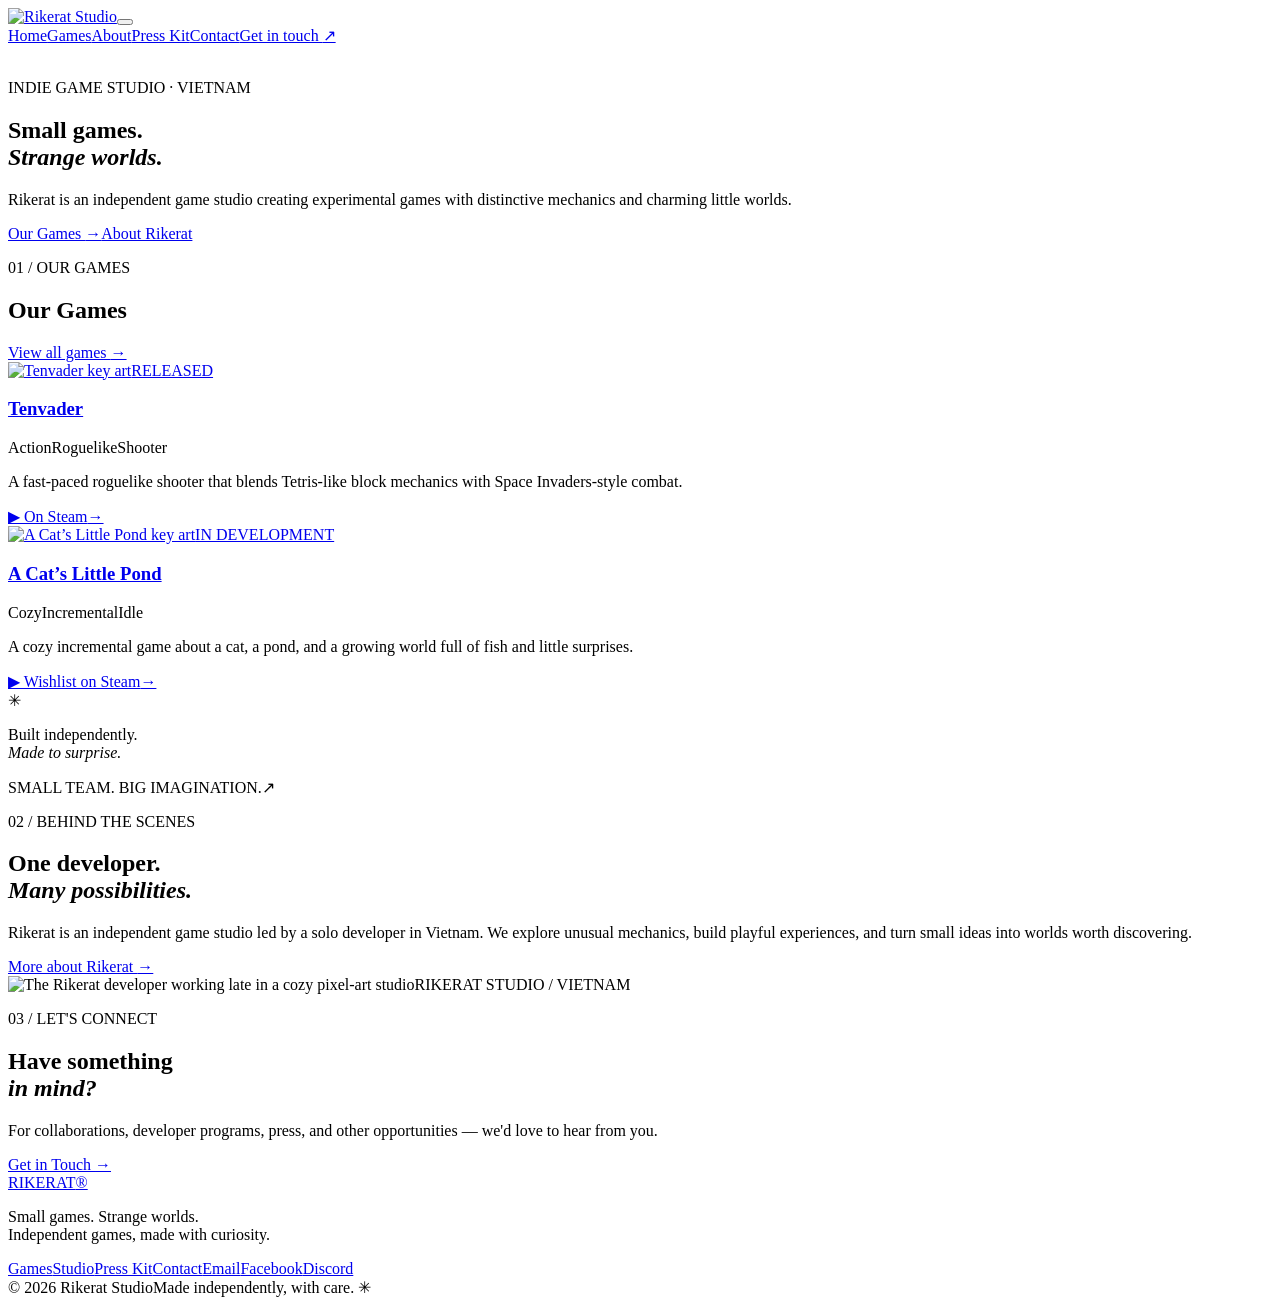
==== index.html @ bc4a54e4 "Add files via upload" ====
<!doctype html><html lang="en"><head><meta charset="utf-8"><meta name="viewport" content="width=device-width, initial-scale=1"><meta name="theme-color" content="#0b131c"><meta name="description" content="Rikerat is a solo-led indie game studio in Vietnam creating playful and unexpected worlds."><meta property="og:title" content="Independent Game Studio"><meta property="og:description" content="Rikerat is a solo-led indie game studio in Vietnam creating playful and unexpected worlds."><meta property="og:type" content="website"><link rel="icon" type="image/png" href="assets/favicon.png"><link rel="stylesheet" href="assets/style.css"><title>Independent Game Studio | Rikerat Studio</title></head><body><div class="site-shell"><header class="site-header"><a class="brand" href="index.html" aria-label="Rikerat Studio home"><img src="assets/rikerat-logo.png" alt="Rikerat Studio"></a><button class="menu-toggle" type="button" aria-label="Toggle navigation" aria-expanded="false"><span></span><span></span><span></span></button><nav class="nav" aria-label="Main navigation"><a class="nav-link active" href="index.html">Home</a><a class="nav-link " href="games/index.html">Games</a><a class="nav-link " href="about.html">About</a><a class="nav-link " href="press.html">Press Kit</a><a class="nav-link " href="contact.html">Contact</a><a class="nav-cta" href="contact.html">Get in touch <span aria-hidden="true">↗</span></a></nav></header><main><section class="hero"><div class="hero-media" aria-hidden="true"><img src="assets/img/hero-pond.webp" alt=""></div><div class="hero-copy"><p class="eyebrow"><span class="status-dot"></span>INDIE GAME STUDIO · VIETNAM</p><h1>Small games.<br><em>Strange worlds.</em></h1><p class="hero-desc">Rikerat is an independent game studio creating experimental games with distinctive mechanics and charming little worlds.</p><div class="hero-actions"><a class="btn primary" href="games/index.html">Our Games <span aria-hidden="true">→</span></a><a class="btn ghost" href="about.html">About Rikerat</a></div></div></section><section class="section games-section panel" id="games"><div class="section-header"><div><p class="eyebrow">01 / OUR GAMES</p><h2>Our Games</h2></div><a class="section-link" href="games/index.html">View all games <span aria-hidden="true">→</span></a></div><div class="games-grid"><article class="game-card"><a class="game-visual" href="games/tenvader.html" aria-label="Explore Tenvader"><img src="assets/img/tenvader-keyart.webp" alt="Tenvader key art" loading="lazy"><span class="visual-tag">RELEASED</span></a><div class="game-info"><h3><a href="games/tenvader.html">Tenvader</a></h3><div class="tags"><span class="tag">Action</span><span class="tag">Roguelike</span><span class="tag">Shooter</span></div><p>A fast-paced roguelike shooter that blends Tetris-like block mechanics with Space Invaders-style combat.</p><div class="card-foot"><a class="text-link" href="games/tenvader.html"><span class="dot" aria-hidden="true">▶</span> On Steam</a><a class="arrow-link" href="games/tenvader.html" aria-label="Explore Tenvader">→</a></div></div></article><article class="game-card"><a class="game-visual" href="games/a-cats-little-pond.html" aria-label="Explore A Cat’s Little Pond"><img src="assets/img/cat-pond.webp" alt="A Cat’s Little Pond key art" loading="lazy"><span class="visual-tag">IN DEVELOPMENT</span></a><div class="game-info"><h3><a href="games/a-cats-little-pond.html">A Cat’s Little Pond</a></h3><div class="tags"><span class="tag">Cozy</span><span class="tag">Incremental</span><span class="tag">Idle</span></div><p>A cozy incremental game about a cat, a pond, and a growing world full of fish and little surprises.</p><div class="card-foot"><a class="text-link" href="games/a-cats-little-pond.html"><span class="dot" aria-hidden="true">▶</span> Wishlist on Steam</a><a class="arrow-link" href="games/a-cats-little-pond.html" aria-label="Explore A Cat’s Little Pond">→</a></div></div></article></div></section><section class="statement"><span class="asterisk">✳</span><p>Built independently.<br><em>Made to surprise.</em></p><div class="statement-foot"><span>SMALL TEAM. BIG IMAGINATION.</span><span>↗</span></div></section><section class="about-teaser"><div class="about-teaser-copy"><p class="eyebrow">02 / BEHIND THE SCENES</p><h2>One developer.<br><em>Many possibilities.</em></h2><p>Rikerat is an independent game studio led by a solo developer in Vietnam. We explore unusual mechanics, build playful experiences, and turn small ideas into worlds worth discovering.</p><a class="btn outline" href="about.html">More about Rikerat <span aria-hidden="true">→</span></a></div><div class="about-art"><img src="assets/img/studio-desk.webp" alt="The Rikerat developer working late in a cozy pixel-art studio" loading="lazy"><span>RIKERAT STUDIO / VIETNAM</span></div></section><section class="contact-band"><div><p class="eyebrow">03 / LET'S CONNECT</p><h2>Have something<br><em>in mind?</em></h2></div><div><p>For collaborations, developer programs, press, and other opportunities — we'd love to hear from you.</p><a class="btn primary" href="contact.html">Get in Touch <span aria-hidden="true">→</span></a></div></section></main><footer class="footer"><div><a href="index.html" class="footer-name">RIKERAT<span>®</span></a><p>Small games. Strange worlds.<br>Independent games, made with curiosity.</p></div><div class="footer-links"><a href="games/index.html">Games</a><a href="about.html">Studio</a><a href="press.html">Press Kit</a><a href="contact.html">Contact</a><a href="mailto:hlinh0411hd@gmail.com">Email</a><a href="https://www.facebook.com/rikerat2401" target="_blank" rel="noopener noreferrer">Facebook</a><a href="https://discord.gg/CGaNUMNWQm" target="_blank" rel="noopener noreferrer">Discord</a></div><div class="footer-bottom"><span>© <span id="year">2026</span> Rikerat Studio</span><span>Made independently, with care. ✳</span></div></footer></div><script src="assets/script.js" defer></script></body></html>
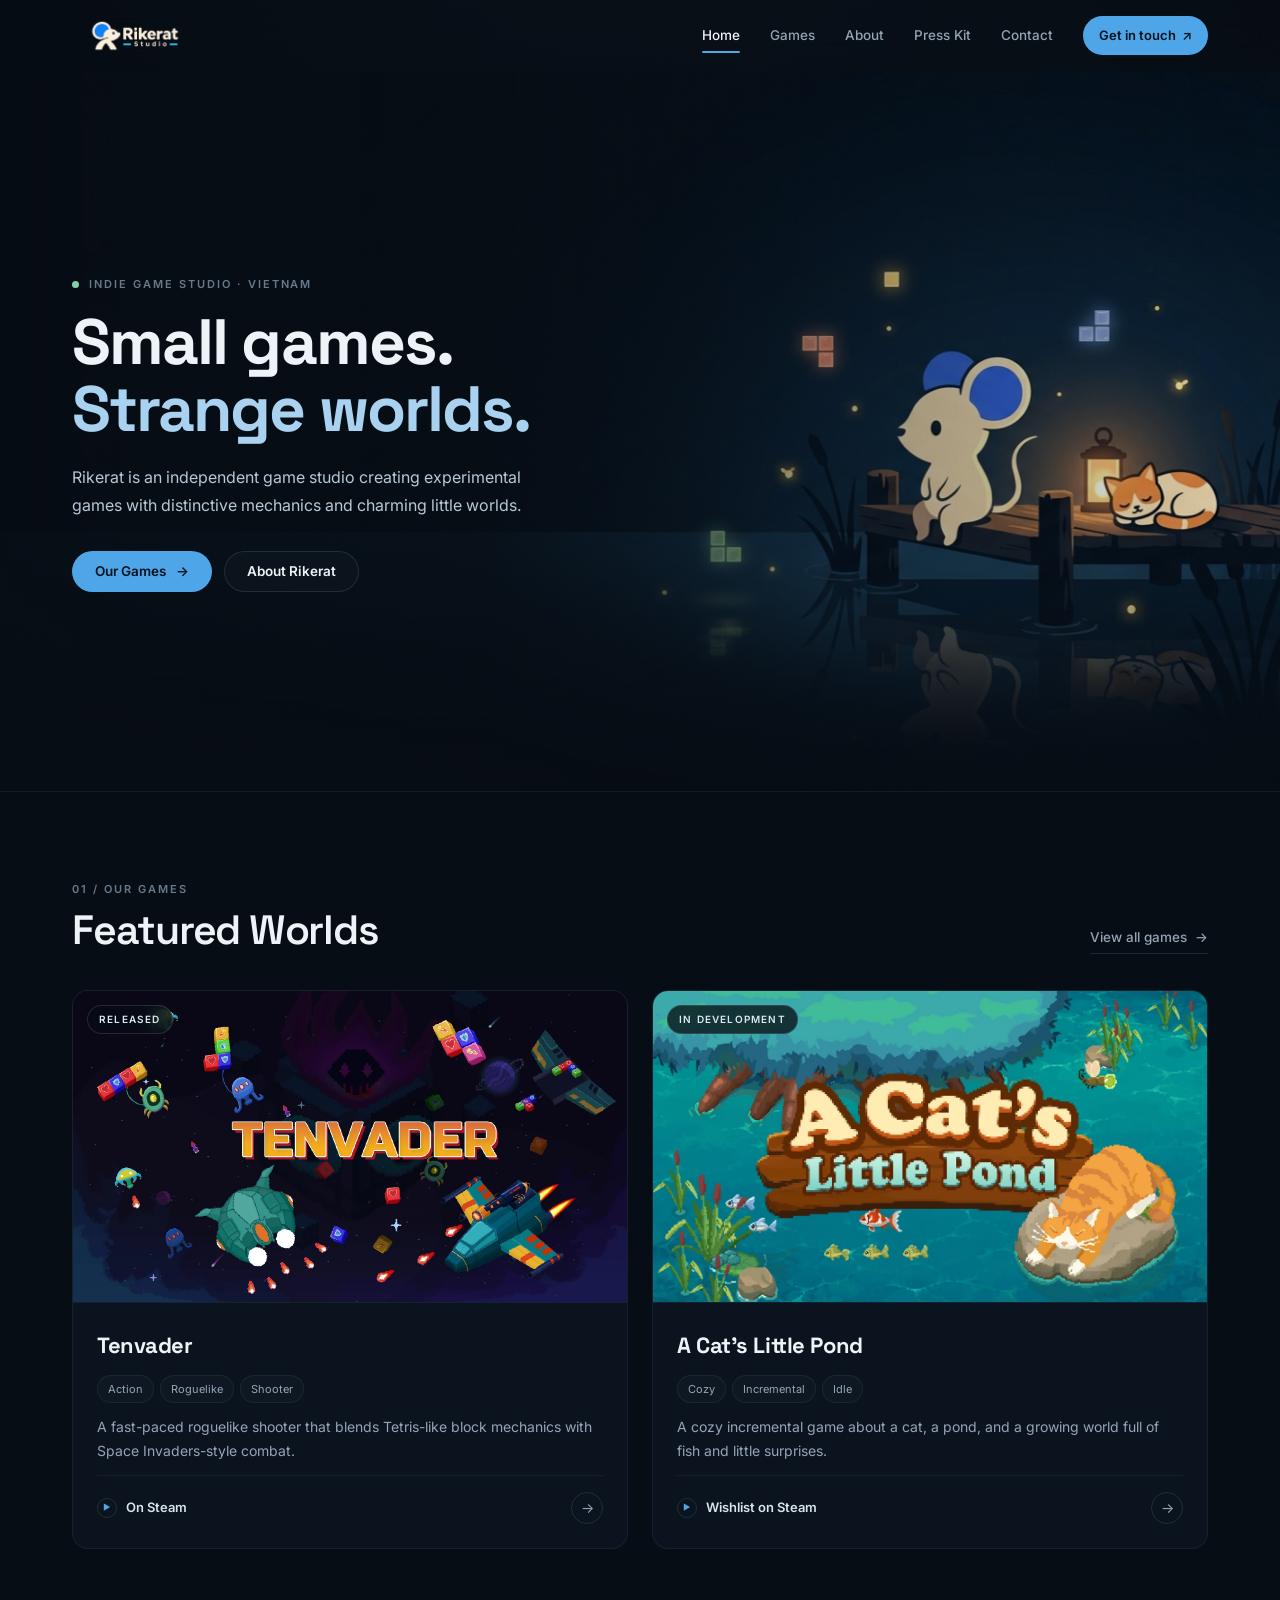
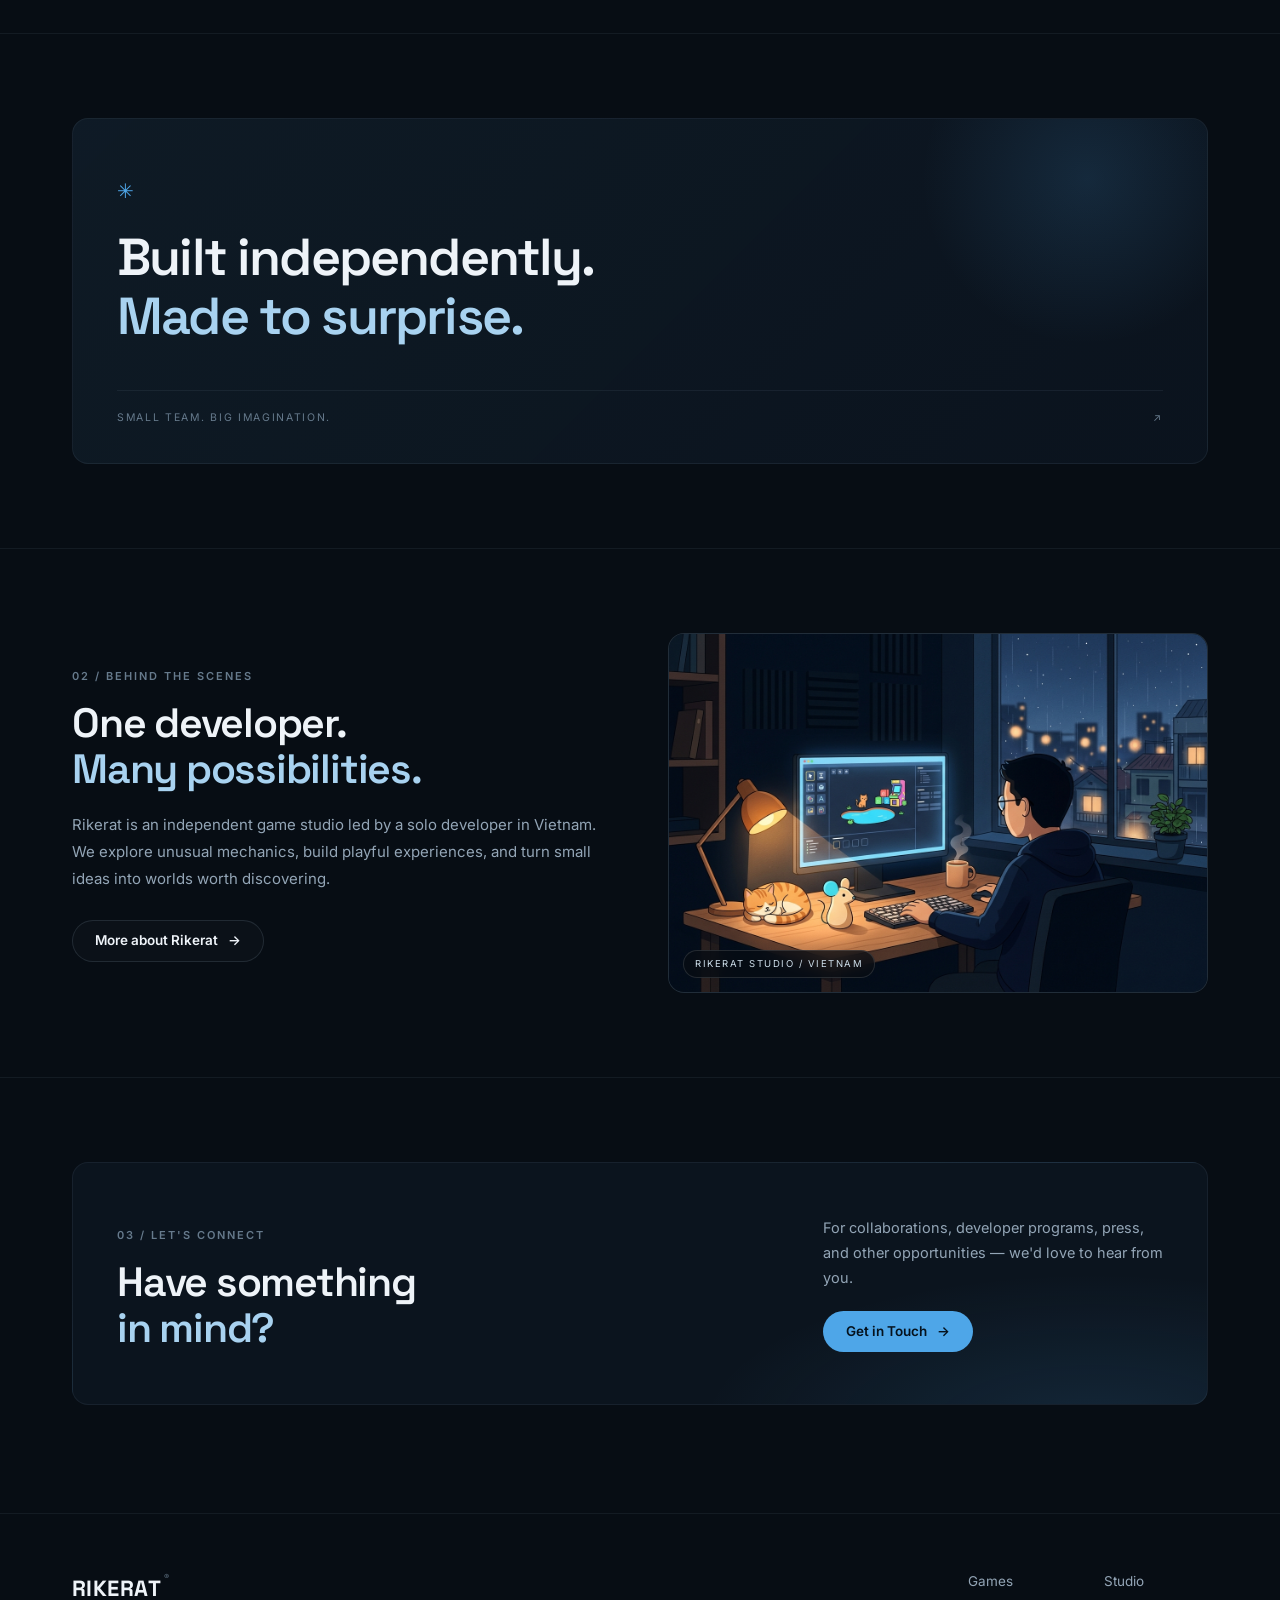
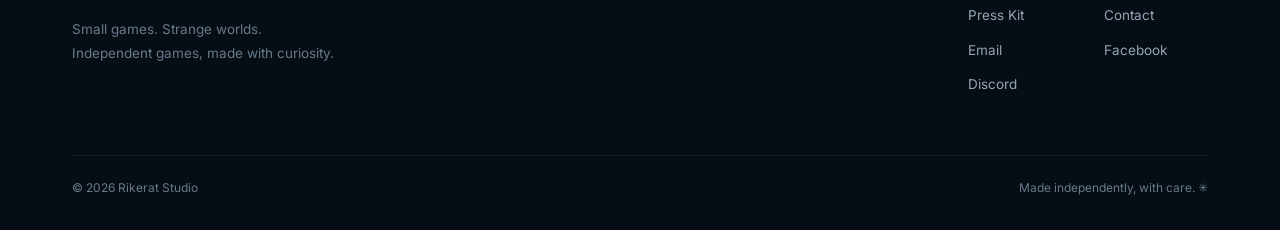
==== commit 99f879c2: "Update Rikerat website with minimalist design, smooth animations, and personalized illustrations" ====
--- a/index.html
+++ b/index.html
@@ -1 +1,180 @@
-<!doctype html><html lang="en"><head><meta charset="utf-8"><meta name="viewport" content="width=device-width, initial-scale=1"><meta name="theme-color" content="#0b131c"><meta name="description" content="Rikerat is a solo-led indie game studio in Vietnam creating playful and unexpected worlds."><meta property="og:title" content="Independent Game Studio"><meta property="og:description" content="Rikerat is a solo-led indie game studio in Vietnam creating playful and unexpected worlds."><meta property="og:type" content="website"><link rel="icon" type="image/png" href="assets/favicon.png"><link rel="stylesheet" href="assets/style.css"><title>Independent Game Studio | Rikerat Studio</title></head><body><div class="site-shell"><header class="site-header"><a class="brand" href="index.html" aria-label="Rikerat Studio home"><img src="assets/rikerat-logo.png" alt="Rikerat Studio"></a><button class="menu-toggle" type="button" aria-label="Toggle navigation" aria-expanded="false"><span></span><span></span><span></span></button><nav class="nav" aria-label="Main navigation"><a class="nav-link active" href="index.html">Home</a><a class="nav-link " href="games/index.html">Games</a><a class="nav-link " href="about.html">About</a><a class="nav-link " href="press.html">Press Kit</a><a class="nav-link " href="contact.html">Contact</a><a class="nav-cta" href="contact.html">Get in touch <span aria-hidden="true">↗</span></a></nav></header><main><section class="hero"><div class="hero-media" aria-hidden="true"><img src="assets/img/hero-pond.webp" alt=""></div><div class="hero-copy"><p class="eyebrow"><span class="status-dot"></span>INDIE GAME STUDIO · VIETNAM</p><h1>Small games.<br><em>Strange worlds.</em></h1><p class="hero-desc">Rikerat is an independent game studio creating experimental games with distinctive mechanics and charming little worlds.</p><div class="hero-actions"><a class="btn primary" href="games/index.html">Our Games <span aria-hidden="true">→</span></a><a class="btn ghost" href="about.html">About Rikerat</a></div></div></section><section class="section games-section panel" id="games"><div class="section-header"><div><p class="eyebrow">01 / OUR GAMES</p><h2>Our Games</h2></div><a class="section-link" href="games/index.html">View all games <span aria-hidden="true">→</span></a></div><div class="games-grid"><article class="game-card"><a class="game-visual" href="games/tenvader.html" aria-label="Explore Tenvader"><img src="assets/img/tenvader-keyart.webp" alt="Tenvader key art" loading="lazy"><span class="visual-tag">RELEASED</span></a><div class="game-info"><h3><a href="games/tenvader.html">Tenvader</a></h3><div class="tags"><span class="tag">Action</span><span class="tag">Roguelike</span><span class="tag">Shooter</span></div><p>A fast-paced roguelike shooter that blends Tetris-like block mechanics with Space Invaders-style combat.</p><div class="card-foot"><a class="text-link" href="games/tenvader.html"><span class="dot" aria-hidden="true">▶</span> On Steam</a><a class="arrow-link" href="games/tenvader.html" aria-label="Explore Tenvader">→</a></div></div></article><article class="game-card"><a class="game-visual" href="games/a-cats-little-pond.html" aria-label="Explore A Cat’s Little Pond"><img src="assets/img/cat-pond.webp" alt="A Cat’s Little Pond key art" loading="lazy"><span class="visual-tag">IN DEVELOPMENT</span></a><div class="game-info"><h3><a href="games/a-cats-little-pond.html">A Cat’s Little Pond</a></h3><div class="tags"><span class="tag">Cozy</span><span class="tag">Incremental</span><span class="tag">Idle</span></div><p>A cozy incremental game about a cat, a pond, and a growing world full of fish and little surprises.</p><div class="card-foot"><a class="text-link" href="games/a-cats-little-pond.html"><span class="dot" aria-hidden="true">▶</span> Wishlist on Steam</a><a class="arrow-link" href="games/a-cats-little-pond.html" aria-label="Explore A Cat’s Little Pond">→</a></div></div></article></div></section><section class="statement"><span class="asterisk">✳</span><p>Built independently.<br><em>Made to surprise.</em></p><div class="statement-foot"><span>SMALL TEAM. BIG IMAGINATION.</span><span>↗</span></div></section><section class="about-teaser"><div class="about-teaser-copy"><p class="eyebrow">02 / BEHIND THE SCENES</p><h2>One developer.<br><em>Many possibilities.</em></h2><p>Rikerat is an independent game studio led by a solo developer in Vietnam. We explore unusual mechanics, build playful experiences, and turn small ideas into worlds worth discovering.</p><a class="btn outline" href="about.html">More about Rikerat <span aria-hidden="true">→</span></a></div><div class="about-art"><img src="assets/img/studio-desk.webp" alt="The Rikerat developer working late in a cozy pixel-art studio" loading="lazy"><span>RIKERAT STUDIO / VIETNAM</span></div></section><section class="contact-band"><div><p class="eyebrow">03 / LET'S CONNECT</p><h2>Have something<br><em>in mind?</em></h2></div><div><p>For collaborations, developer programs, press, and other opportunities — we'd love to hear from you.</p><a class="btn primary" href="contact.html">Get in Touch <span aria-hidden="true">→</span></a></div></section></main><footer class="footer"><div><a href="index.html" class="footer-name">RIKERAT<span>®</span></a><p>Small games. Strange worlds.<br>Independent games, made with curiosity.</p></div><div class="footer-links"><a href="games/index.html">Games</a><a href="about.html">Studio</a><a href="press.html">Press Kit</a><a href="contact.html">Contact</a><a href="mailto:hlinh0411hd@gmail.com">Email</a><a href="https://www.facebook.com/rikerat2401" target="_blank" rel="noopener noreferrer">Facebook</a><a href="https://discord.gg/CGaNUMNWQm" target="_blank" rel="noopener noreferrer">Discord</a></div><div class="footer-bottom"><span>© <span id="year">2026</span> Rikerat Studio</span><span>Made independently, with care. ✳</span></div></footer></div><script src="assets/script.js" defer></script></body></html>
+<!doctype html>
+<html lang="en">
+<head>
+  <meta charset="utf-8">
+  <meta name="viewport" content="width=device-width, initial-scale=1">
+  <meta name="theme-color" content="#070d14">
+  <meta name="description" content="Rikerat is a solo-led indie game studio in Vietnam creating playful and unexpected worlds.">
+  <meta property="og:title" content="Independent Game Studio | Rikerat Studio">
+  <meta property="og:description" content="Rikerat is a solo-led indie game studio in Vietnam creating playful and unexpected worlds.">
+  <meta property="og:type" content="website">
+  <link rel="icon" type="image/png" href="assets/favicon.png">
+  <link rel="stylesheet" href="assets/style.css">
+  <title>Independent Game Studio | Rikerat Studio</title>
+</head>
+<body>
+  <div class="site-shell">
+    <header class="site-header">
+      <div class="header-inner">
+        <a class="brand" href="index.html" aria-label="Rikerat Studio home">
+          <img src="assets/rikerat-logo.png" alt="Rikerat Studio">
+        </a>
+        <button class="menu-toggle" type="button" aria-label="Toggle navigation" aria-expanded="false">
+          <span></span><span></span><span></span>
+        </button>
+        <nav class="nav" aria-label="Main navigation">
+          <a class="nav-link active" href="index.html">Home</a>
+          <a class="nav-link" href="games/index.html">Games</a>
+          <a class="nav-link" href="about.html">About</a>
+          <a class="nav-link" href="press.html">Press Kit</a>
+          <a class="nav-link" href="contact.html">Contact</a>
+          <a class="nav-cta" href="contact.html">Get in touch <span aria-hidden="true">↗</span></a>
+        </nav>
+      </div>
+    </header>
+
+    <main>
+      <section class="hero">
+        <div class="hero-media" aria-hidden="true">
+          <img src="assets/img/hero-rikerat.jpg" alt="">
+        </div>
+        <div class="hero-inner">
+          <div class="hero-copy">
+            <p class="eyebrow"><span class="status-dot"></span>Indie Game Studio · Vietnam</p>
+            <h1>Small games.<br><em>Strange worlds.</em></h1>
+            <p class="hero-desc">Rikerat is an independent game studio creating experimental games with distinctive mechanics and charming little worlds.</p>
+            <div class="hero-actions">
+              <a class="btn primary" href="games/index.html">Our Games <span aria-hidden="true">→</span></a>
+              <a class="btn ghost" href="about.html">About Rikerat</a>
+            </div>
+          </div>
+        </div>
+      </section>
+
+      <section class="section-block" id="games">
+        <div class="container">
+          <div class="section-header" data-reveal>
+            <div>
+              <p class="eyebrow">01 / Our Games</p>
+              <h2>Featured Worlds</h2>
+            </div>
+            <a class="section-link" href="games/index.html">View all games <span aria-hidden="true">→</span></a>
+          </div>
+
+          <div class="games-grid">
+            <article class="game-card" data-reveal style="--delay: 0.05s">
+              <a class="game-visual" href="games/tenvader.html" aria-label="Explore Tenvader">
+                <img src="assets/img/tenvader-keyart.webp" alt="Tenvader key art" loading="lazy">
+                <span class="visual-tag">RELEASED</span>
+              </a>
+              <div class="game-info">
+                <h3><a href="games/tenvader.html">Tenvader</a></h3>
+                <div class="tags">
+                  <span class="tag">Action</span>
+                  <span class="tag">Roguelike</span>
+                  <span class="tag">Shooter</span>
+                </div>
+                <p>A fast-paced roguelike shooter that blends Tetris-like block mechanics with Space Invaders-style combat.</p>
+                <div class="card-foot">
+                  <a class="text-link" href="games/tenvader.html"><span class="dot" aria-hidden="true">▶</span> On Steam</a>
+                  <a class="arrow-link" href="games/tenvader.html" aria-label="Explore Tenvader">→</a>
+                </div>
+              </div>
+            </article>
+
+            <article class="game-card" data-reveal style="--delay: 0.14s">
+              <a class="game-visual" href="games/a-cats-little-pond.html" aria-label="Explore A Cat’s Little Pond">
+                <img src="assets/img/cat-pond.webp" alt="A Cat’s Little Pond key art" loading="lazy">
+                <span class="visual-tag">IN DEVELOPMENT</span>
+              </a>
+              <div class="game-info">
+                <h3><a href="games/a-cats-little-pond.html">A Cat’s Little Pond</a></h3>
+                <div class="tags">
+                  <span class="tag">Cozy</span>
+                  <span class="tag">Incremental</span>
+                  <span class="tag">Idle</span>
+                </div>
+                <p>A cozy incremental game about a cat, a pond, and a growing world full of fish and little surprises.</p>
+                <div class="card-foot">
+                  <a class="text-link" href="games/a-cats-little-pond.html"><span class="dot" aria-hidden="true">▶</span> Wishlist on Steam</a>
+                  <a class="arrow-link" href="games/a-cats-little-pond.html" aria-label="Explore A Cat’s Little Pond">→</a>
+                </div>
+              </div>
+            </article>
+          </div>
+        </div>
+      </section>
+
+      <section class="section-block">
+        <div class="container">
+          <div class="statement-card" data-reveal>
+            <span class="statement-mark" aria-hidden="true">✳</span>
+            <p>Built independently.<br><em>Made to surprise.</em></p>
+            <div class="statement-foot">
+              <span>SMALL TEAM. BIG IMAGINATION.</span>
+              <span aria-hidden="true">↗</span>
+            </div>
+          </div>
+        </div>
+      </section>
+
+      <section class="section-block">
+        <div class="container">
+          <div class="about-teaser">
+            <div class="about-teaser-copy" data-reveal>
+              <p class="eyebrow">02 / Behind the Scenes</p>
+              <h2>One developer.<br><em>Many possibilities.</em></h2>
+              <p>Rikerat is an independent game studio led by a solo developer in Vietnam. We explore unusual mechanics, build playful experiences, and turn small ideas into worlds worth discovering.</p>
+              <a class="btn outline" href="about.html">More about Rikerat <span aria-hidden="true">→</span></a>
+            </div>
+            <div class="about-art" data-reveal style="--delay: 0.12s">
+              <img src="assets/img/studio-rikerat.jpg" alt="The Rikerat developer working late at a cozy desk in Vietnam with the mouse mascot and sleeping cat" loading="lazy">
+              <span>RIKERAT STUDIO / VIETNAM</span>
+            </div>
+          </div>
+        </div>
+      </section>
+
+      <section class="section-block">
+        <div class="container">
+          <div class="contact-band" data-reveal>
+            <div>
+              <p class="eyebrow">03 / Let's Connect</p>
+              <h2>Have something<br><em>in mind?</em></h2>
+            </div>
+            <div>
+              <p>For collaborations, developer programs, press, and other opportunities — we'd love to hear from you.</p>
+              <a class="btn primary" href="contact.html">Get in Touch <span aria-hidden="true">→</span></a>
+            </div>
+          </div>
+        </div>
+      </section>
+    </main>
+
+    <footer class="footer">
+      <div class="container">
+        <div class="footer-grid">
+          <div>
+            <a href="index.html" class="footer-name">RIKERAT<span>®</span></a>
+            <p>Small games. Strange worlds.<br>Independent games, made with curiosity.</p>
+          </div>
+          <div class="footer-links">
+            <a href="games/index.html">Games</a>
+            <a href="about.html">Studio</a>
+            <a href="press.html">Press Kit</a>
+            <a href="contact.html">Contact</a>
+            <a href="mailto:hlinh0411hd@gmail.com">Email</a>
+            <a href="https://www.facebook.com/rikerat2401" target="_blank" rel="noopener noreferrer">Facebook</a>
+            <a href="https://discord.gg/CGaNUMNWQm" target="_blank" rel="noopener noreferrer">Discord</a>
+          </div>
+          <div class="footer-bottom">
+            <span>© <span id="year">2026</span> Rikerat Studio</span>
+            <span>Made independently, with care. ✳</span>
+          </div>
+        </div>
+      </div>
+    </footer>
+  </div>
+  <script src="assets/script.js" defer></script>
+</body>
+</html>
--- a/assets/style.css
+++ b/assets/style.css
@@ -0,0 +1,1600 @@
+@import url('https://fonts.googleapis.com/css2?family=Inter:wght@400;500;600&family=Space+Grotesk:wght@500;600;700&display=swap');
+
+:root {
+  --bg: #070d14;
+  --surface: #0b141e;
+  --surface-2: #0f1a26;
+  --line: rgba(168, 194, 216, 0.14);
+  --line-soft: rgba(168, 194, 216, 0.08);
+  --text: #eef3f8;
+  --muted: #93a5b6;
+  --dim: #667a8c;
+  --accent: #4ea6e8;
+  --accent-hover: #70b9f0;
+  --accent-ink: #05121d;
+  --accent-soft: rgba(78, 166, 232, 0.12);
+  --mint: #7fd3a6;
+  --font: 'Inter', -apple-system, BlinkMacSystemFont, sans-serif;
+  --display: 'Space Grotesk', -apple-system, BlinkMacSystemFont, sans-serif;
+  --ease: cubic-bezier(0.22, 1, 0.36, 1);
+  --radius: 16px;
+  --radius-sm: 10px;
+  --max-w: 1200px;
+}
+
+*,
+*::before,
+*::after {
+  box-sizing: border-box;
+}
+
+html {
+  scroll-behavior: smooth;
+}
+
+body {
+  margin: 0;
+  color: var(--text);
+  font-family: var(--font);
+  font-size: 15px;
+  line-height: 1.65;
+  background-color: var(--bg);
+  background-image:
+    radial-gradient(900px 460px at 50% -6%, rgba(78, 166, 232, 0.09), transparent 70%),
+    radial-gradient(700px 380px at 85% 22%, rgba(78, 166, 232, 0.04), transparent 70%);
+  background-attachment: fixed;
+  -webkit-font-smoothing: antialiased;
+  overflow-x: hidden;
+}
+
+a {
+  color: inherit;
+  text-decoration: none;
+}
+
+button {
+  font: inherit;
+}
+
+img {
+  max-width: 100%;
+  display: block;
+}
+
+::selection {
+  background: var(--accent);
+  color: var(--accent-ink);
+}
+
+:focus-visible {
+  outline: 2px solid var(--accent);
+  outline-offset: 3px;
+}
+
+/* ---------- Shell & Container ---------- */
+.site-shell {
+  width: 100%;
+  min-height: 100vh;
+  display: flex;
+  flex-direction: column;
+}
+
+.site-shell > main {
+  flex: 1;
+}
+
+.container {
+  width: 100%;
+  max-width: var(--max-w);
+  margin: 0 auto;
+  padding: 0 32px;
+}
+
+/* ---------- Header ---------- */
+.site-header {
+  position: sticky;
+  top: 0;
+  z-index: 50;
+  height: 72px;
+  background: rgba(7, 13, 20, 0.72);
+  backdrop-filter: blur(16px);
+  -webkit-backdrop-filter: blur(16px);
+  border-bottom: 1px solid transparent;
+  transition: background 0.35s var(--ease), border-color 0.35s var(--ease);
+}
+
+.site-header.scrolled {
+  background: rgba(7, 13, 20, 0.9);
+  border-bottom-color: var(--line-soft);
+}
+
+.header-inner {
+  height: 100%;
+  max-width: var(--max-w);
+  margin: 0 auto;
+  padding: 0 32px;
+  display: flex;
+  align-items: center;
+  justify-content: space-between;
+  gap: 24px;
+}
+
+.brand {
+  display: flex;
+  align-items: center;
+  width: 142px;
+  flex-shrink: 0;
+  transition: opacity 0.25s var(--ease), transform 0.25s var(--ease);
+}
+
+.brand:hover {
+  opacity: 0.9;
+  transform: translateY(-1px);
+}
+
+.brand img {
+  width: 142px;
+  height: auto;
+  max-height: 42px;
+  object-fit: contain;
+  object-position: left center;
+}
+
+.nav {
+  display: flex;
+  align-items: center;
+  gap: 6px;
+}
+
+.nav-link {
+  position: relative;
+  padding: 8px 12px;
+  font-size: 13.5px;
+  font-weight: 500;
+  color: var(--muted);
+  border-radius: 8px;
+  transition: color 0.25s var(--ease), background 0.25s var(--ease);
+}
+
+.nav-link:hover {
+  color: var(--text);
+  background: rgba(255, 255, 255, 0.04);
+}
+
+.nav-link.active {
+  color: var(--text);
+}
+
+.nav-link.active::after {
+  content: "";
+  position: absolute;
+  left: 12px;
+  right: 12px;
+  bottom: 2px;
+  height: 2px;
+  border-radius: 2px;
+  background: var(--accent);
+}
+
+.nav-cta {
+  margin-left: 12px;
+  padding: 9px 16px;
+  border-radius: 999px;
+  background: var(--accent);
+  color: var(--accent-ink);
+  font-size: 13px;
+  font-weight: 600;
+  display: inline-flex;
+  align-items: center;
+  gap: 6px;
+  transition: background 0.25s var(--ease), transform 0.25s var(--ease), box-shadow 0.25s var(--ease);
+}
+
+.nav-cta:hover {
+  background: var(--accent-hover);
+  transform: translateY(-1px);
+  box-shadow: 0 8px 24px -8px rgba(78, 166, 232, 0.55);
+}
+
+.nav-cta span {
+  transition: transform 0.25s var(--ease);
+}
+
+.nav-cta:hover span {
+  transform: translate(2px, -2px);
+}
+
+.menu-toggle {
+  display: none;
+}
+
+/* ---------- Typography ---------- */
+.eyebrow {
+  display: inline-flex;
+  align-items: center;
+  gap: 10px;
+  font-size: 11px;
+  letter-spacing: 0.18em;
+  font-weight: 600;
+  color: var(--dim);
+  text-transform: uppercase;
+  margin: 0 0 16px;
+}
+
+.status-dot {
+  display: inline-block;
+  width: 7px;
+  height: 7px;
+  background: var(--mint);
+  border-radius: 50%;
+  box-shadow: 0 0 0 0 rgba(127, 211, 166, 0.6);
+  animation: pulse-dot 2.6s infinite;
+  flex-shrink: 0;
+}
+
+@keyframes pulse-dot {
+  0% { box-shadow: 0 0 0 0 rgba(127, 211, 166, 0.55); }
+  70% { box-shadow: 0 0 0 7px rgba(127, 211, 166, 0); }
+  100% { box-shadow: 0 0 0 0 rgba(127, 211, 166, 0); }
+}
+
+h1, h2, h3, p {
+  margin-top: 0;
+}
+
+h1, h2, h3 {
+  font-family: var(--display);
+  letter-spacing: -0.03em;
+  color: var(--text);
+}
+
+h1 {
+  font-size: clamp(42px, 5vw, 68px);
+  line-height: 1.04;
+  font-weight: 700;
+  margin-bottom: 20px;
+}
+
+h2 {
+  font-size: clamp(28px, 3.2vw, 42px);
+  line-height: 1.12;
+  font-weight: 600;
+}
+
+h3 {
+  font-size: 21px;
+  letter-spacing: -0.02em;
+}
+
+em {
+  font-style: normal;
+  color: #a8d2f0;
+}
+
+.lead {
+  font-size: 16px;
+  line-height: 1.75;
+  color: var(--muted);
+}
+
+/* ---------- Buttons & Links ---------- */
+.btn {
+  display: inline-flex;
+  align-items: center;
+  gap: 10px;
+  padding: 13px 22px;
+  border-radius: 999px;
+  border: 1px solid transparent;
+  font-size: 13.5px;
+  font-weight: 600;
+  line-height: 1;
+  cursor: pointer;
+  transition:
+    background 0.25s var(--ease),
+    border-color 0.25s var(--ease),
+    transform 0.25s var(--ease),
+    box-shadow 0.25s var(--ease),
+    color 0.25s var(--ease);
+}
+
+.btn:hover {
+  transform: translateY(-2px);
+}
+
+.btn span {
+  transition: transform 0.25s var(--ease);
+}
+
+.btn:hover span {
+  transform: translateX(3px);
+}
+
+.btn.primary,
+.btn.light {
+  background: var(--accent);
+  color: var(--accent-ink);
+}
+
+.btn.primary:hover,
+.btn.light:hover {
+  background: var(--accent-hover);
+  box-shadow: 0 12px 28px -10px rgba(78, 166, 232, 0.55);
+}
+
+.btn.ghost,
+.btn.outline {
+  border-color: var(--line);
+  color: var(--text);
+  background: rgba(255, 255, 255, 0.02);
+}
+
+.btn.ghost:hover,
+.btn.outline:hover {
+  border-color: rgba(168, 194, 216, 0.35);
+  background: rgba(255, 255, 255, 0.05);
+}
+
+.text-link {
+  display: inline-flex;
+  align-items: center;
+  gap: 9px;
+  font-size: 13px;
+  font-weight: 600;
+  color: #d6e4ef;
+  transition: color 0.25s var(--ease);
+}
+
+.text-link:hover {
+  color: var(--accent);
+}
+
+.text-link .dot {
+  width: 20px;
+  height: 20px;
+  border-radius: 50%;
+  border: 1px solid var(--line);
+  display: grid;
+  place-items: center;
+  font-size: 8px;
+  color: var(--accent);
+  flex-shrink: 0;
+  transition: border-color 0.25s var(--ease), background 0.25s var(--ease), color 0.25s var(--ease);
+}
+
+.text-link:hover .dot {
+  border-color: var(--accent);
+  background: var(--accent-soft);
+}
+
+.arrow-link {
+  width: 32px;
+  height: 32px;
+  border-radius: 50%;
+  border: 1px solid var(--line);
+  display: grid;
+  place-items: center;
+  color: var(--muted);
+  font-size: 14px;
+  transition: background 0.25s var(--ease), border-color 0.25s var(--ease), color 0.25s var(--ease), transform 0.25s var(--ease);
+}
+
+.arrow-link:hover,
+.game-card:hover .arrow-link {
+  background: var(--accent);
+  border-color: var(--accent);
+  color: var(--accent-ink);
+  transform: translateX(2px);
+}
+
+/* ---------- Hero ---------- */
+.hero {
+  position: relative;
+  min-height: min(82vh, 720px);
+  display: flex;
+  align-items: center;
+  overflow: hidden;
+  border-bottom: 1px solid var(--line-soft);
+}
+
+.hero-media {
+  position: absolute;
+  inset: 0;
+  overflow: hidden;
+}
+
+.hero-media img {
+  width: 100%;
+  height: 100%;
+  object-fit: cover;
+  object-position: 65% center;
+  transform: scale(1.03);
+  transition: transform 0.6s var(--ease);
+  will-change: transform;
+}
+
+.hero::before {
+  content: "";
+  position: absolute;
+  inset: 0;
+  z-index: 1;
+  background:
+    linear-gradient(90deg, rgba(7, 13, 20, 0.96) 0%, rgba(7, 13, 20, 0.86) 38%, rgba(7, 13, 20, 0.38) 65%, rgba(7, 13, 20, 0.08) 100%),
+    linear-gradient(0deg, rgba(7, 13, 20, 0.92) 0%, rgba(7, 13, 20, 0) 32%);
+}
+
+.hero-inner {
+  position: relative;
+  z-index: 2;
+  width: 100%;
+  max-width: var(--max-w);
+  margin: 0 auto;
+  padding: 88px 32px;
+}
+
+.hero-copy {
+  max-width: 580px;
+}
+
+.hero-desc {
+  font-size: 16px;
+  line-height: 1.75;
+  color: #b7c8d6;
+  max-width: 460px;
+  margin-bottom: 0;
+}
+
+.hero-actions {
+  display: flex;
+  flex-wrap: wrap;
+  gap: 12px;
+  margin-top: 32px;
+}
+
+/* Hero load-in choreography */
+.hero-copy > * {
+  opacity: 0;
+  transform: translateY(18px);
+  animation: hero-enter 0.8s var(--ease) forwards;
+}
+.hero-copy > *:nth-child(1) { animation-delay: 0.05s; }
+.hero-copy > *:nth-child(2) { animation-delay: 0.14s; }
+.hero-copy > *:nth-child(3) { animation-delay: 0.24s; }
+.hero-copy > *:nth-child(4) { animation-delay: 0.34s; }
+
+@keyframes hero-enter {
+  to {
+    opacity: 1;
+    transform: translateY(0);
+  }
+}
+
+/* ---------- Sections ---------- */
+.section-block {
+  padding: 84px 0;
+}
+
+.section-block + .section-block {
+  border-top: 1px solid var(--line-soft);
+}
+
+.section-header {
+  display: flex;
+  align-items: flex-end;
+  justify-content: space-between;
+  gap: 24px;
+  margin-bottom: 36px;
+}
+
+.section-header h2 {
+  margin: 0;
+}
+
+.section-header .eyebrow {
+  margin-bottom: 10px;
+}
+
+.section-link {
+  display: inline-flex;
+  align-items: center;
+  gap: 8px;
+  padding-bottom: 5px;
+  border-bottom: 1px solid var(--line);
+  font-size: 13.5px;
+  font-weight: 500;
+  color: var(--muted);
+  white-space: nowrap;
+  transition: color 0.25s var(--ease), border-color 0.25s var(--ease);
+}
+
+.section-link:hover {
+  color: var(--text);
+  border-color: var(--accent);
+}
+
+.section-link span {
+  transition: transform 0.25s var(--ease);
+}
+
+.section-link:hover span {
+  transform: translateX(3px);
+}
+
+/* ---------- Game cards ---------- */
+.games-grid {
+  display: grid;
+  grid-template-columns: repeat(2, 1fr);
+  gap: 24px;
+}
+
+.game-card {
+  position: relative;
+  display: flex;
+  flex-direction: column;
+  min-width: 0;
+  background: var(--surface);
+  border: 1px solid var(--line-soft);
+  border-radius: var(--radius);
+  overflow: hidden;
+  transition:
+    transform 0.45s var(--ease),
+    border-color 0.45s var(--ease),
+    box-shadow 0.45s var(--ease);
+}
+
+.game-card::before {
+  content: "";
+  position: absolute;
+  inset: 0;
+  background: radial-gradient(
+    420px circle at var(--mx, 50%) var(--my, 50%),
+    rgba(78, 166, 232, 0.1),
+    transparent 60%
+  );
+  opacity: 0;
+  transition: opacity 0.4s var(--ease);
+  pointer-events: none;
+  z-index: 1;
+}
+
+.game-card:hover {
+  transform: translateY(-5px);
+  border-color: rgba(78, 166, 232, 0.35);
+  box-shadow: 0 28px 54px -28px rgba(0, 0, 0, 0.85);
+}
+
+.game-card:hover::before {
+  opacity: 1;
+}
+
+.game-visual {
+  display: block;
+  position: relative;
+  overflow: hidden;
+  aspect-ratio: 16 / 9;
+  background: #0a1520;
+  border-bottom: 1px solid var(--line-soft);
+}
+
+.game-visual img {
+  width: 100%;
+  height: 100%;
+  object-fit: cover;
+  transition: transform 0.7s var(--ease);
+}
+
+.game-card:hover .game-visual img {
+  transform: scale(1.045);
+}
+
+.visual-tag {
+  position: absolute;
+  top: 14px;
+  left: 14px;
+  padding: 5px 11px;
+  border-radius: 999px;
+  background: rgba(7, 13, 20, 0.76);
+  border: 1px solid rgba(255, 255, 255, 0.12);
+  font-size: 10px;
+  letter-spacing: 0.12em;
+  font-weight: 600;
+  color: #dce9f4;
+  backdrop-filter: blur(8px);
+}
+
+.game-info {
+  position: relative;
+  z-index: 2;
+  padding: 24px;
+  display: flex;
+  flex-direction: column;
+  gap: 12px;
+  flex: 1;
+}
+
+.game-info h3 {
+  margin: 0;
+  font-size: 22px;
+}
+
+.game-info h3 a:hover {
+  color: var(--accent);
+}
+
+.tags {
+  display: flex;
+  flex-wrap: wrap;
+  gap: 6px;
+}
+
+.tag {
+  display: inline-block;
+  padding: 4px 10px;
+  border-radius: 999px;
+  border: 1px solid var(--line-soft);
+  background: rgba(255, 255, 255, 0.02);
+  font-size: 11px;
+  color: var(--muted);
+  white-space: nowrap;
+}
+
+.game-info p:not(.eyebrow) {
+  color: var(--muted);
+  font-size: 14px;
+  line-height: 1.7;
+  margin: 0;
+}
+
+.card-foot {
+  display: flex;
+  justify-content: space-between;
+  align-items: center;
+  gap: 12px;
+  margin-top: auto;
+  padding-top: 16px;
+  border-top: 1px solid var(--line-soft);
+}
+
+/* ---------- Statement band ---------- */
+.statement-card {
+  position: relative;
+  overflow: hidden;
+  padding: 56px 44px 36px;
+  border-radius: var(--radius);
+  border: 1px solid var(--line-soft);
+  background: linear-gradient(135deg, rgba(16, 28, 40, 0.9) 0%, rgba(11, 20, 30, 0.95) 100%);
+}
+
+.statement-card::after {
+  content: "";
+  position: absolute;
+  top: -120px;
+  right: -60px;
+  width: 360px;
+  height: 360px;
+  border-radius: 50%;
+  background: radial-gradient(circle, rgba(78, 166, 232, 0.14), transparent 65%);
+  pointer-events: none;
+  animation: float-orb 9s ease-in-out infinite alternate;
+}
+
+@keyframes float-orb {
+  from { transform: translate(0, 0) scale(1); }
+  to { transform: translate(-24px, 18px) scale(1.08); }
+}
+
+.statement-mark {
+  display: inline-flex;
+  align-items: center;
+  gap: 10px;
+  color: var(--accent);
+  font-size: 20px;
+}
+
+.statement-card p {
+  position: relative;
+  font-family: var(--display);
+  font-size: clamp(30px, 4.2vw, 52px);
+  font-weight: 600;
+  letter-spacing: -0.035em;
+  line-height: 1.14;
+  margin: 20px 0 44px;
+}
+
+.statement-foot {
+  position: relative;
+  display: flex;
+  justify-content: space-between;
+  border-top: 1px solid var(--line-soft);
+  padding-top: 18px;
+  font-size: 10.5px;
+  letter-spacing: 0.16em;
+  color: var(--dim);
+}
+
+/* ---------- About teaser ---------- */
+.about-teaser {
+  display: grid;
+  grid-template-columns: 1fr 1fr;
+  gap: 56px;
+  align-items: center;
+}
+
+.about-teaser h2 {
+  margin-bottom: 18px;
+}
+
+.about-teaser-copy p:not(.eyebrow) {
+  font-size: 15px;
+  line-height: 1.8;
+  color: var(--muted);
+  margin-bottom: 0;
+}
+
+.about-teaser-copy .btn {
+  margin-top: 28px;
+}
+
+.about-art {
+  position: relative;
+  border-radius: var(--radius);
+  overflow: hidden;
+  border: 1px solid var(--line);
+  aspect-ratio: 3 / 2;
+  background: var(--surface);
+}
+
+.about-art img {
+  width: 100%;
+  height: 100%;
+  object-fit: cover;
+  transition: transform 0.7s var(--ease);
+}
+
+.about-art:hover img {
+  transform: scale(1.03);
+}
+
+.about-art span {
+  position: absolute;
+  left: 14px;
+  bottom: 14px;
+  padding: 5px 11px;
+  border-radius: 999px;
+  background: rgba(7, 13, 20, 0.74);
+  backdrop-filter: blur(8px);
+  border: 1px solid rgba(255, 255, 255, 0.12);
+  font-size: 9.5px;
+  letter-spacing: 0.16em;
+  color: #cfe0ec;
+}
+
+/* ---------- Contact band ---------- */
+.contact-band {
+  display: flex;
+  justify-content: space-between;
+  align-items: flex-end;
+  gap: 44px;
+  padding: 52px 44px;
+  border-radius: var(--radius);
+  border: 1px solid var(--line-soft);
+  background:
+    radial-gradient(560px 220px at 90% 110%, rgba(78, 166, 232, 0.13), transparent 70%),
+    var(--surface);
+}
+
+.contact-band h2 {
+  margin-bottom: 0;
+}
+
+.contact-band > div:last-child {
+  max-width: 340px;
+}
+
+.contact-band p:not(.eyebrow) {
+  font-size: 14.5px;
+  line-height: 1.75;
+  color: var(--muted);
+  margin-bottom: 20px;
+}
+
+/* ---------- Footer ---------- */
+.footer {
+  border-top: 1px solid var(--line-soft);
+  padding: 56px 0 32px;
+  margin-top: 24px;
+}
+
+.footer-grid {
+  display: grid;
+  grid-template-columns: 1.4fr 1fr;
+  gap: 44px;
+}
+
+.footer-name {
+  font-family: var(--display);
+  font-weight: 700;
+  font-size: 22px;
+  letter-spacing: 0.02em;
+}
+
+.footer-name span {
+  font-size: 10px;
+  vertical-align: top;
+  margin-left: 3px;
+  color: var(--dim);
+}
+
+.footer p {
+  font-size: 13.5px;
+  color: var(--dim);
+  line-height: 1.75;
+  margin: 12px 0 0;
+}
+
+.footer-links {
+  display: grid;
+  grid-template-columns: 1fr 1fr;
+  gap: 12px 32px;
+  align-content: start;
+  justify-self: end;
+  min-width: 240px;
+  font-size: 13.5px;
+  color: var(--muted);
+}
+
+.footer-links a {
+  transition: color 0.2s var(--ease);
+}
+
+.footer-links a:hover {
+  color: var(--text);
+}
+
+.footer-bottom {
+  grid-column: 1 / -1;
+  display: flex;
+  justify-content: space-between;
+  gap: 16px;
+  border-top: 1px solid var(--line-soft);
+  margin-top: 16px;
+  padding-top: 22px;
+  font-size: 12px;
+  color: var(--dim);
+}
+
+/* ---------- Page heading ---------- */
+.page-heading {
+  padding: 72px 0 48px;
+  border-bottom: 1px solid var(--line-soft);
+}
+
+.page-heading h1 {
+  font-size: clamp(36px, 4.4vw, 58px);
+  margin: 8px 0 16px;
+}
+
+.page-heading .lead {
+  max-width: 600px;
+  margin-bottom: 0;
+}
+
+/* ---------- Game detail ---------- */
+.detail-hero {
+  display: grid;
+  grid-template-columns: 1fr 1fr;
+  gap: 48px;
+  align-items: center;
+  padding: 56px 0 36px;
+}
+
+.back-link {
+  display: inline-flex;
+  align-items: center;
+  gap: 6px;
+  margin-bottom: 24px;
+  font-size: 13px;
+  color: var(--dim);
+  transition: color 0.2s var(--ease), transform 0.2s var(--ease);
+}
+
+.back-link:hover {
+  color: var(--accent);
+  transform: translateX(-2px);
+}
+
+.detail-copy h1 {
+  font-size: clamp(38px, 4.6vw, 60px);
+  margin: 8px 0 16px;
+}
+
+.detail-copy .tags {
+  margin-bottom: 20px;
+}
+
+.detail-copy .lead {
+  max-width: 500px;
+  margin-bottom: 0;
+}
+
+.detail-actions {
+  display: flex;
+  flex-wrap: wrap;
+  align-items: center;
+  gap: 12px;
+  margin-top: 28px;
+}
+
+.game-status {
+  font-size: 11px;
+  letter-spacing: 0.14em;
+  color: var(--dim);
+}
+
+.detail-video {
+  border-radius: var(--radius);
+  overflow: hidden;
+  border: 1px solid var(--line);
+  background: var(--surface);
+  box-shadow: 0 30px 60px -34px rgba(0, 0, 0, 0.9);
+}
+
+.video-frame {
+  position: relative;
+  aspect-ratio: 16 / 9;
+  background: var(--surface);
+  overflow: hidden;
+}
+
+.video-frame > img {
+  width: 100%;
+  height: 100%;
+  object-fit: cover;
+  filter: brightness(0.75) saturate(1.05);
+  transition: transform 0.6s var(--ease), filter 0.4s var(--ease);
+}
+
+.video-frame:hover > img {
+  transform: scale(1.03);
+  filter: brightness(0.85) saturate(1.08);
+}
+
+.video-frame.static > img {
+  filter: none;
+}
+
+.video-play {
+  position: absolute;
+  inset: 0;
+  border: 0;
+  background: transparent;
+  color: #fff;
+  display: flex;
+  justify-content: center;
+  align-items: center;
+  gap: 12px;
+  font-size: 14px;
+  font-weight: 600;
+  cursor: pointer;
+}
+
+.video-play span {
+  width: 56px;
+  height: 56px;
+  border-radius: 50%;
+  background: var(--accent);
+  color: var(--accent-ink);
+  display: grid;
+  place-items: center;
+  font-size: 16px;
+  box-shadow: 0 10px 28px rgba(78, 166, 232, 0.4);
+  transition: transform 0.3s var(--ease), background 0.3s var(--ease);
+}
+
+.video-play:hover span {
+  transform: scale(1.1);
+  background: var(--accent-hover);
+}
+
+.video-frame iframe {
+  position: absolute;
+  inset: 0;
+  width: 100%;
+  height: 100%;
+  border: 0;
+}
+
+.detail-media {
+  padding: 24px 0 48px;
+}
+
+.media-block .eyebrow {
+  margin-bottom: 14px;
+}
+
+.detail-media .video-frame {
+  border-radius: var(--radius);
+  border: 1px solid var(--line);
+}
+
+.detail-about {
+  display: grid;
+  grid-template-columns: 1fr 1fr;
+  gap: 52px;
+  padding: 44px;
+  border-radius: var(--radius);
+  border: 1px solid var(--line-soft);
+  background: var(--surface);
+}
+
+.detail-about > div:last-child > p {
+  font-size: 15px;
+  line-height: 1.85;
+  color: var(--muted);
+}
+
+.feature-list {
+  padding: 8px 0 0;
+  margin: 0;
+  list-style: none;
+}
+
+.feature-list li {
+  padding: 13px 0;
+  border-bottom: 1px solid var(--line-soft);
+  font-size: 14px;
+  color: #cbd8e3;
+}
+
+.feature-list li:last-child {
+  border-bottom: 0;
+}
+
+.feature-list li span {
+  color: var(--accent);
+  margin-right: 12px;
+}
+
+.next-project {
+  margin-top: 28px;
+  padding: 28px 36px;
+  border: 1px solid var(--line-soft);
+  border-radius: var(--radius);
+  background: var(--surface);
+  transition: border-color 0.3s var(--ease);
+}
+
+.next-project:hover {
+  border-color: rgba(78, 166, 232, 0.35);
+}
+
+.next-project .eyebrow {
+  margin-bottom: 8px;
+}
+
+.next-project a {
+  display: flex;
+  align-items: center;
+  justify-content: space-between;
+  gap: 20px;
+  font-family: var(--display);
+  font-size: clamp(22px, 2.8vw, 32px);
+  font-weight: 600;
+  letter-spacing: -0.02em;
+  transition: color 0.25s var(--ease);
+}
+
+.next-project a:hover {
+  color: var(--accent);
+}
+
+/* ---------- About page ---------- */
+.split-content {
+  display: grid;
+  grid-template-columns: 1fr 1fr;
+  gap: 56px;
+  align-items: center;
+}
+
+.feature-art {
+  position: relative;
+  border-radius: var(--radius);
+  overflow: hidden;
+  border: 1px solid var(--line);
+  aspect-ratio: 3 / 2;
+  background: var(--surface);
+}
+
+.feature-art img {
+  width: 100%;
+  height: 100%;
+  object-fit: cover;
+  transition: transform 0.7s var(--ease);
+}
+
+.feature-art:hover img {
+  transform: scale(1.03);
+}
+
+.feature-art span {
+  position: absolute;
+  left: 14px;
+  bottom: 14px;
+  padding: 5px 11px;
+  border-radius: 999px;
+  background: rgba(7, 13, 20, 0.74);
+  backdrop-filter: blur(8px);
+  border: 1px solid rgba(255, 255, 255, 0.12);
+  font-size: 9.5px;
+  letter-spacing: 0.16em;
+  color: #cfe0ec;
+}
+
+.prose h2 {
+  font-size: clamp(28px, 3vw, 40px);
+  margin-bottom: 18px;
+}
+
+.prose p {
+  font-size: 15px;
+  color: var(--muted);
+  line-height: 1.85;
+}
+
+.prose .text-link {
+  margin-top: 10px;
+}
+
+.values-grid {
+  display: grid;
+  grid-template-columns: repeat(3, 1fr);
+  gap: 20px;
+}
+
+.values-grid > div {
+  padding: 28px;
+  border-radius: var(--radius);
+  border: 1px solid var(--line-soft);
+  background: var(--surface);
+  transition: border-color 0.3s var(--ease), transform 0.3s var(--ease);
+}
+
+.values-grid > div:hover {
+  border-color: rgba(78, 166, 232, 0.35);
+  transform: translateY(-4px);
+}
+
+.values-grid span {
+  color: var(--accent);
+  font-size: 11px;
+  font-weight: 600;
+  letter-spacing: 0.14em;
+}
+
+.values-grid h3 {
+  margin: 22px 0 10px;
+  font-size: 18px;
+}
+
+.values-grid p {
+  color: var(--muted);
+  font-size: 13.5px;
+  line-height: 1.75;
+  margin: 0;
+}
+
+/* ---------- Press ---------- */
+.press-grid {
+  display: grid;
+  grid-template-columns: 1fr 1fr;
+  gap: 24px;
+}
+
+.press-panel {
+  padding: 32px;
+  border-radius: var(--radius);
+  border: 1px solid var(--line-soft);
+  background: var(--surface);
+}
+
+.press-panel h2 {
+  font-size: 28px;
+  margin-bottom: 18px;
+}
+
+.press-panel dl {
+  margin: 0;
+}
+
+.press-panel dl > div {
+  display: flex;
+  justify-content: space-between;
+  gap: 16px;
+  border-bottom: 1px solid var(--line-soft);
+  padding: 13px 0;
+  font-size: 13.5px;
+}
+
+.press-panel dl > div:last-child {
+  border-bottom: 0;
+}
+
+.press-panel dt {
+  color: var(--dim);
+}
+
+.press-panel dd {
+  margin: 0;
+  text-align: right;
+  color: #d6e2ec;
+}
+
+.press-logo {
+  min-height: 150px;
+  display: grid;
+  place-items: center;
+  padding: 20px;
+  border-radius: var(--radius-sm);
+  border: 1px solid var(--line-soft);
+  background: #081018;
+}
+
+.press-logo img {
+  max-height: 100px;
+  width: auto;
+  object-fit: contain;
+}
+
+.download-links {
+  display: flex;
+  flex-wrap: wrap;
+  gap: 10px;
+  margin: 20px 0 12px;
+}
+
+.download-links a {
+  display: inline-flex;
+  align-items: center;
+  gap: 8px;
+  padding: 10px 16px;
+  border-radius: 999px;
+  border: 1px solid var(--line);
+  font-size: 12.5px;
+  font-weight: 600;
+  color: #d6e3ed;
+  transition: border-color 0.25s var(--ease), background 0.25s var(--ease), color 0.25s var(--ease);
+}
+
+.download-links a:hover {
+  border-color: var(--accent);
+  color: #fff;
+}
+
+.download-links a:first-child {
+  background: var(--accent);
+  border-color: var(--accent);
+  color: var(--accent-ink);
+}
+
+.download-links a:first-child:hover {
+  background: var(--accent-hover);
+}
+
+.muted {
+  color: var(--muted) !important;
+}
+
+.press-panel .muted {
+  font-size: 12.5px;
+  line-height: 1.7;
+}
+
+.media-grid {
+  display: grid;
+  grid-template-columns: 1fr 1fr;
+  gap: 24px;
+}
+
+.media-grid h3 {
+  font-size: 18px;
+  margin-bottom: 12px;
+}
+
+.media-grid .video-frame {
+  border-radius: var(--radius);
+  border: 1px solid var(--line);
+}
+
+.press-note {
+  display: flex;
+  justify-content: space-between;
+  align-items: center;
+  gap: 24px;
+  padding: 28px 34px;
+  border-radius: var(--radius);
+  border: 1px solid var(--line-soft);
+  background: var(--surface);
+}
+
+.press-note p {
+  font-size: 17px;
+  margin: 0;
+  font-family: var(--display);
+  letter-spacing: -0.01em;
+}
+
+.press-note .btn {
+  flex-shrink: 0;
+}
+
+/* ---------- Contact page ---------- */
+.contact-layout {
+  display: grid;
+  grid-template-columns: 1.15fr 0.85fr;
+  gap: 24px;
+}
+
+.contact-main {
+  padding: 38px;
+  border-radius: var(--radius);
+  border: 1px solid var(--line-soft);
+  background: var(--surface);
+}
+
+.contact-main h2 {
+  font-size: clamp(28px, 3vw, 40px);
+  margin-bottom: 16px;
+}
+
+.contact-main > p:not(.eyebrow) {
+  font-size: 15px;
+  line-height: 1.85;
+  color: var(--muted);
+  max-width: 520px;
+}
+
+.contact-main a:not(.btn) {
+  color: var(--accent);
+}
+
+.contact-buttons {
+  display: flex;
+  flex-wrap: wrap;
+  gap: 10px;
+  margin-top: 28px;
+}
+
+.contact-aside {
+  display: flex;
+  flex-direction: column;
+  padding: 34px;
+  border-radius: var(--radius);
+  border: 1px solid var(--line-soft);
+  background: var(--surface);
+}
+
+.contact-aside ul {
+  list-style: none;
+  padding: 0;
+  margin: 0;
+}
+
+.contact-aside li {
+  padding: 13px 0;
+  border-bottom: 1px solid var(--line-soft);
+  font-size: 13.5px;
+  color: #c7d6e2;
+}
+
+.contact-aside li:last-child {
+  border-bottom: 0;
+}
+
+.aside-bottom {
+  display: flex;
+  justify-content: space-between;
+  margin-top: auto;
+  padding-top: 36px;
+  font-size: 10.5px;
+  letter-spacing: 0.16em;
+  color: var(--dim);
+}
+
+/* ---------- Scroll Reveal ---------- */
+[data-reveal] {
+  opacity: 0;
+  transform: translateY(22px);
+  transition:
+    opacity 0.75s var(--ease),
+    transform 0.75s var(--ease);
+  transition-delay: var(--delay, 0s);
+}
+
+[data-reveal].is-visible {
+  opacity: 1;
+  transform: translateY(0);
+}
+
+/* ---------- Responsive ---------- */
+@media (max-width: 960px) {
+  .detail-hero,
+  .about-teaser,
+  .split-content,
+  .contact-layout,
+  .press-grid,
+  .media-grid,
+  .detail-about {
+    grid-template-columns: 1fr;
+    gap: 32px;
+  }
+
+  .values-grid {
+    grid-template-columns: 1fr;
+  }
+
+  .contact-band {
+    flex-direction: column;
+    align-items: flex-start;
+  }
+
+  .about-art {
+    order: -1;
+  }
+}
+
+@media (max-width: 760px) {
+  .container,
+  .header-inner {
+    padding: 0 20px;
+  }
+
+  .site-header {
+    height: 64px;
+  }
+
+  .brand,
+  .brand img {
+    width: 120px;
+  }
+
+  .menu-toggle {
+    display: flex;
+    flex-direction: column;
+    gap: 5px;
+    background: none;
+    border: 0;
+    padding: 8px;
+    cursor: pointer;
+  }
+
+  .menu-toggle span {
+    width: 22px;
+    height: 2px;
+    background: var(--text);
+    border-radius: 2px;
+    transition: transform 0.3s var(--ease), opacity 0.3s var(--ease);
+  }
+
+  .menu-toggle[aria-expanded="true"] span:nth-child(1) {
+    transform: translateY(7px) rotate(45deg);
+  }
+
+  .menu-toggle[aria-expanded="true"] span:nth-child(2) {
+    opacity: 0;
+  }
+
+  .menu-toggle[aria-expanded="true"] span:nth-child(3) {
+    transform: translateY(-7px) rotate(-45deg);
+  }
+
+  .nav {
+    position: fixed;
+    top: 64px;
+    left: 0;
+    right: 0;
+    flex-direction: column;
+    align-items: stretch;
+    gap: 4px;
+    padding: 16px 20px 24px;
+    background: rgba(7, 13, 20, 0.96);
+    backdrop-filter: blur(16px);
+    border-bottom: 1px solid var(--line);
+    opacity: 0;
+    transform: translateY(-10px);
+    pointer-events: none;
+    transition: opacity 0.3s var(--ease), transform 0.3s var(--ease);
+  }
+
+  .nav.open {
+    opacity: 1;
+    transform: translateY(0);
+    pointer-events: auto;
+  }
+
+  .nav-link {
+    padding: 12px 4px;
+    border-bottom: 1px solid var(--line-soft);
+    border-radius: 0;
+    font-size: 15px;
+  }
+
+  .nav-link.active::after {
+    display: none;
+  }
+
+  .nav-cta {
+    align-self: flex-start;
+    margin: 14px 0 0;
+  }
+
+  .hero {
+    min-height: 540px;
+  }
+
+  .hero-media img {
+    object-position: 68% center;
+  }
+
+  .hero::before {
+    background: linear-gradient(180deg, rgba(7, 13, 20, 0.78) 0%, rgba(7, 13, 20, 0.88) 55%, rgba(7, 13, 20, 0.96) 100%);
+  }
+
+  .hero-inner {
+    padding: 64px 20px;
+  }
+
+  .section-block {
+    padding: 56px 0;
+  }
+
+  .section-header {
+    flex-direction: column;
+    align-items: flex-start;
+  }
+
+  .games-grid {
+    grid-template-columns: 1fr;
+  }
+
+  .statement-card {
+    padding: 36px 24px 24px;
+  }
+
+  .contact-band {
+    padding: 34px 24px;
+  }
+
+  .press-note {
+    flex-direction: column;
+    align-items: flex-start;
+  }
+
+  .footer-grid {
+    grid-template-columns: 1fr;
+    gap: 28px;
+  }
+
+  .footer-links {
+    justify-self: start;
+    min-width: 0;
+  }
+
+  .footer-bottom {
+    flex-direction: column;
+    gap: 8px;
+  }
+}
+
+@media (prefers-reduced-motion: reduce) {
+  *,
+  *::before,
+  *::after {
+    scroll-behavior: auto !important;
+    transition: none !important;
+    animation: none !important;
+  }
+
+  [data-reveal] {
+    opacity: 1 !important;
+    transform: none !important;
+  }
+}
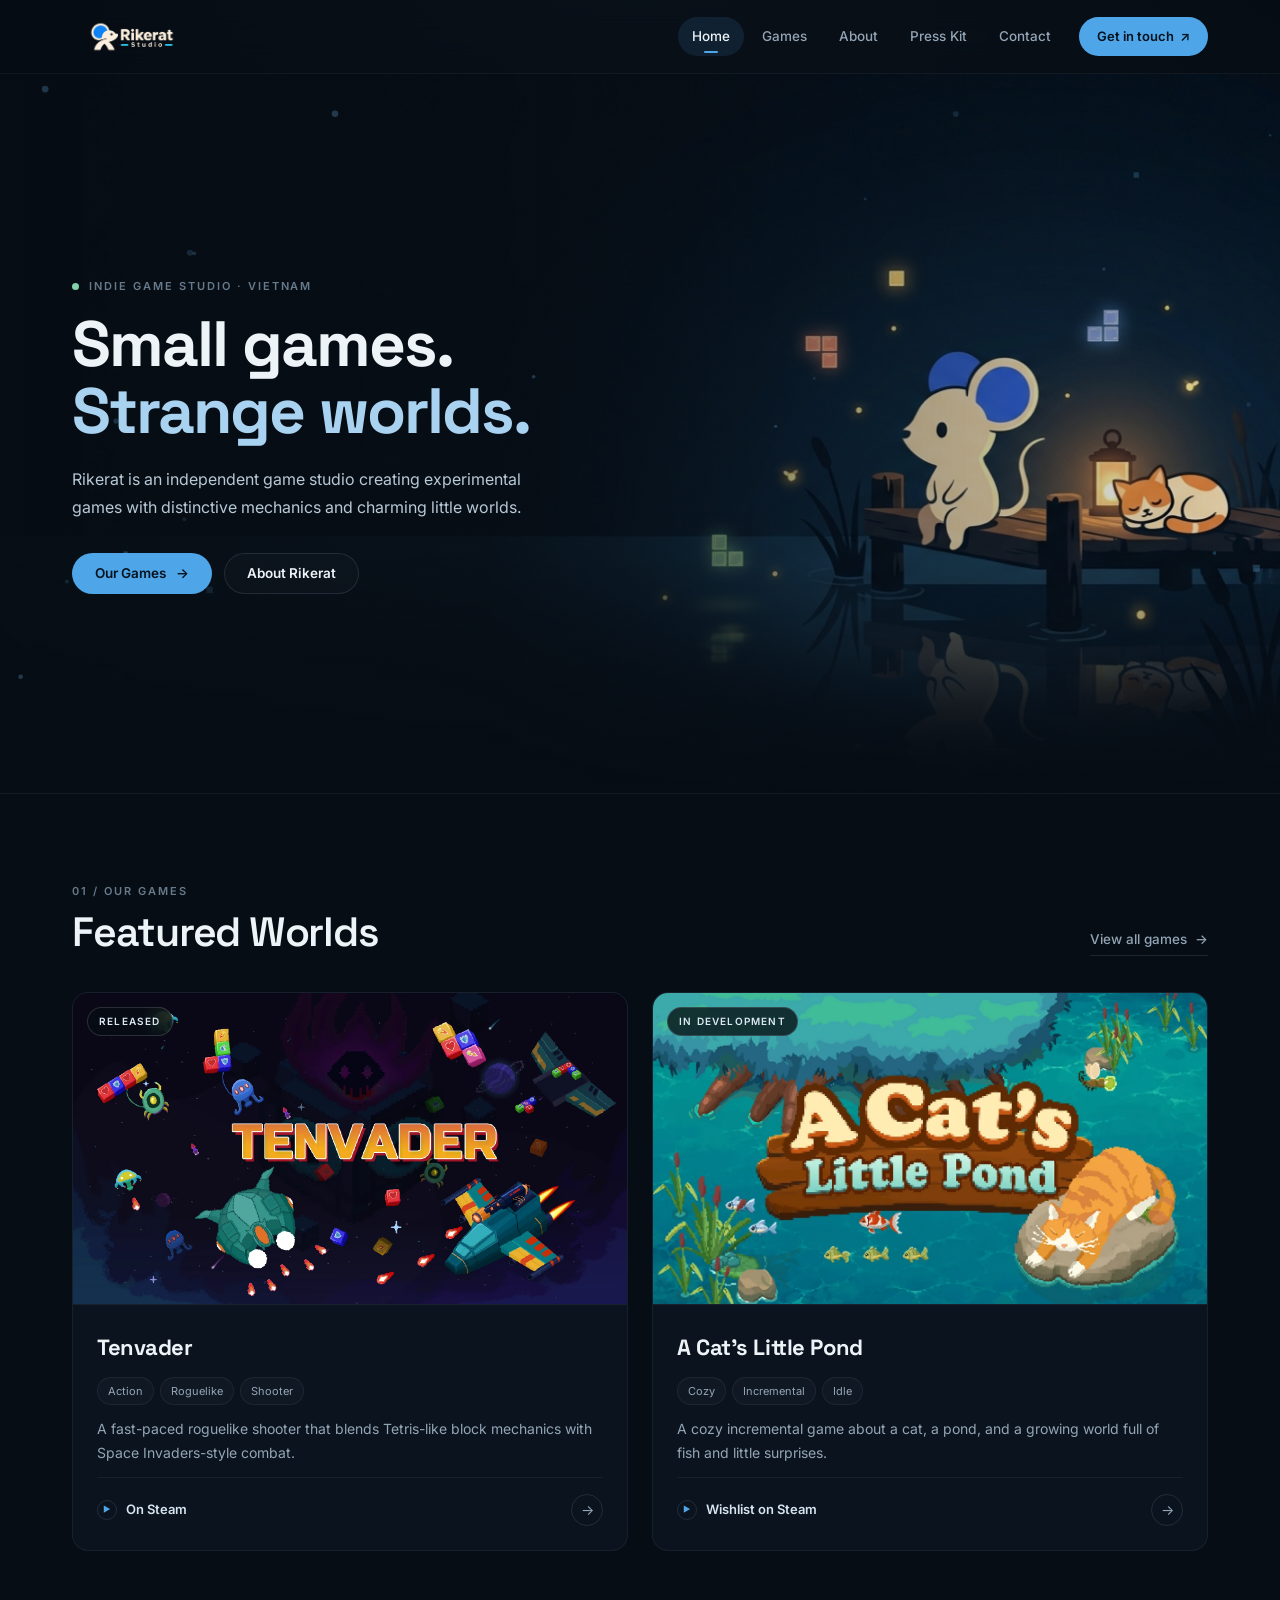
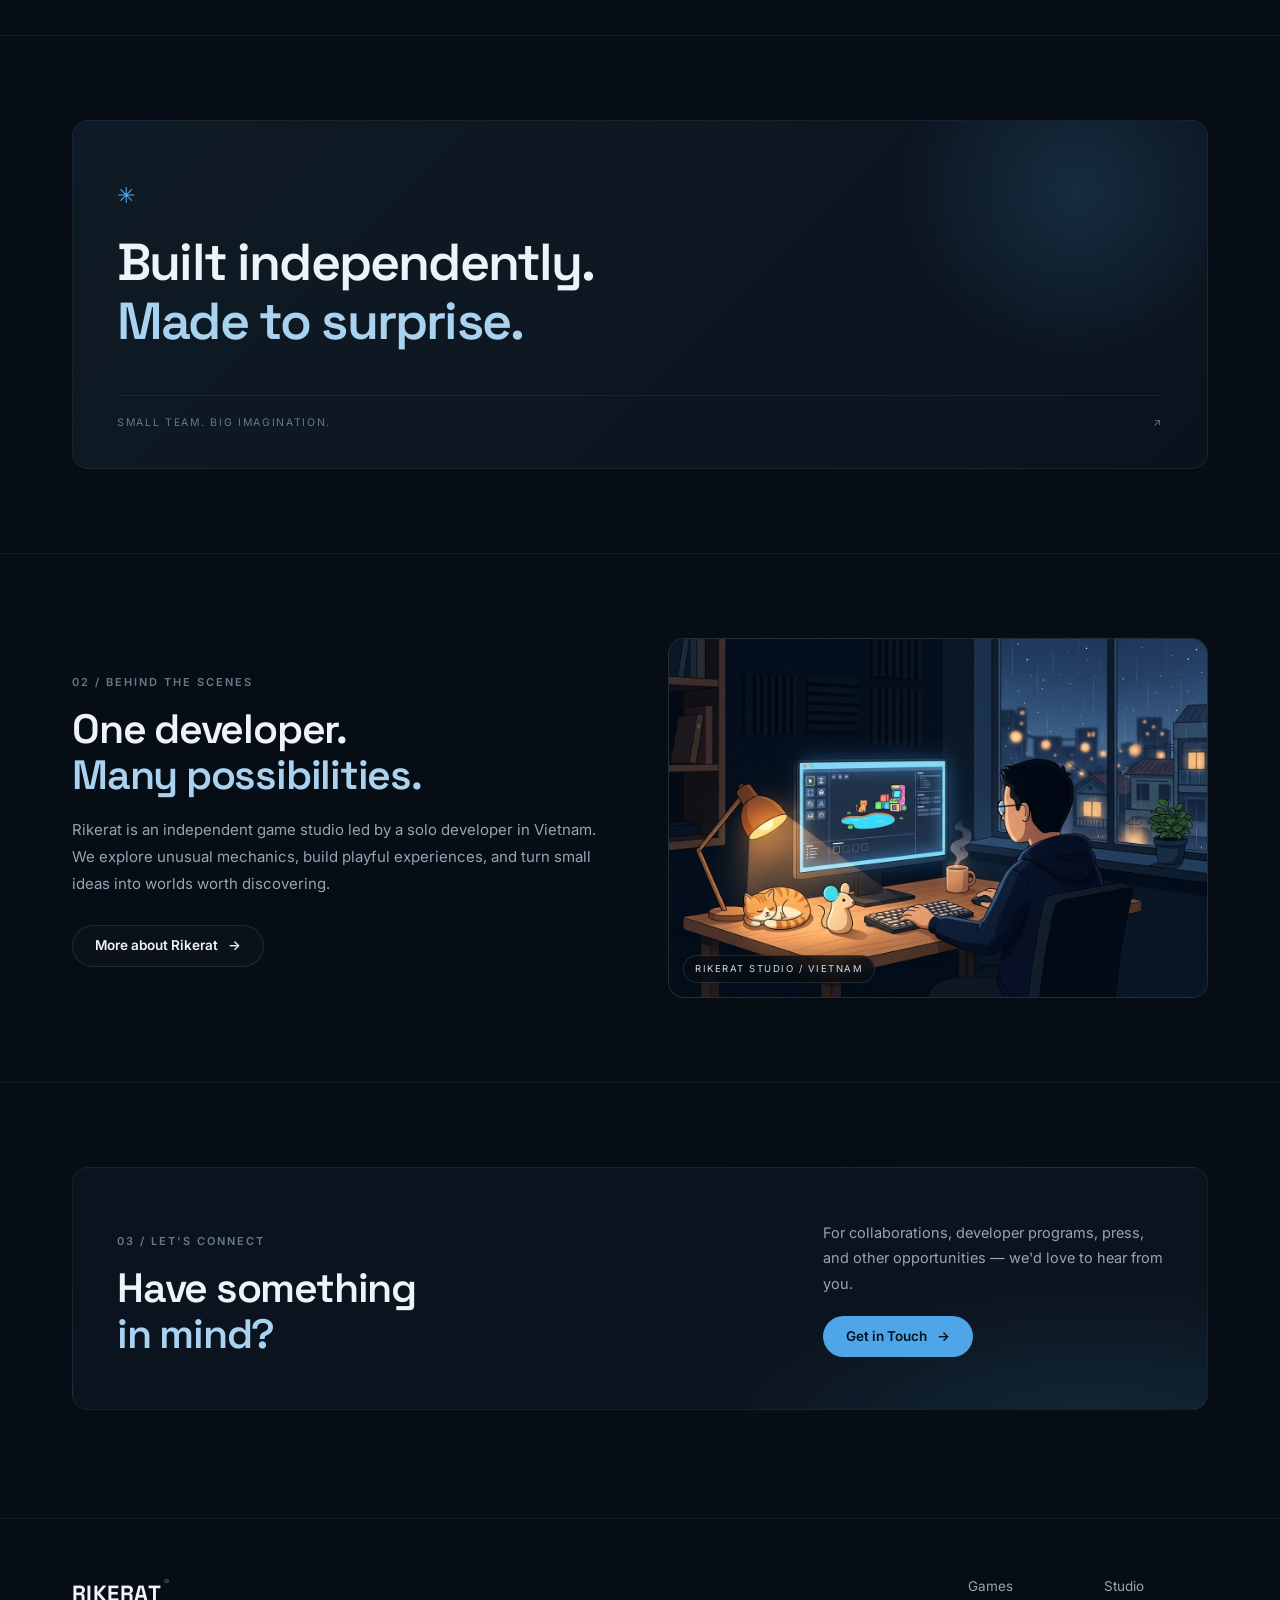
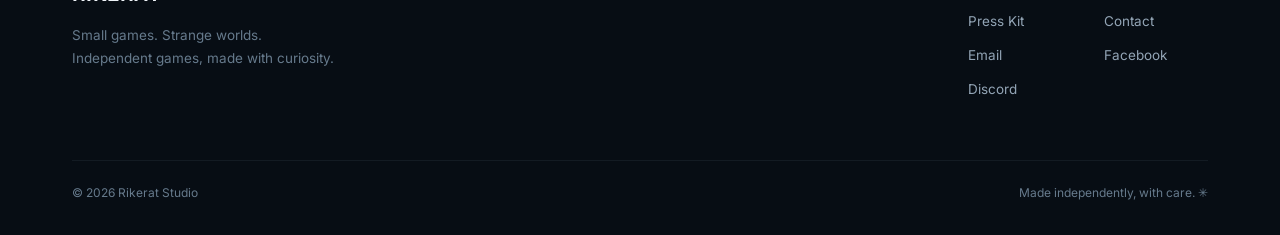
==== commit 4817df97: "Fix header alignment, add cache-busting, and upgrade Remotion-style animations" ====
--- a/index.html
+++ b/index.html
@@ -9,7 +9,7 @@
   <meta property="og:description" content="Rikerat is a solo-led indie game studio in Vietnam creating playful and unexpected worlds.">
   <meta property="og:type" content="website">
   <link rel="icon" type="image/png" href="assets/favicon.png">
-  <link rel="stylesheet" href="assets/style.css">
+  <link rel="stylesheet" href="assets/style.css?v=3">
   <title>Independent Game Studio | Rikerat Studio</title>
 </head>
 <body>
@@ -175,6 +175,6 @@
       </div>
     </footer>
   </div>
-  <script src="assets/script.js" defer></script>
+  <script src="assets/script.js?v=3" defer></script>
 </body>
 </html>
--- a/assets/style.css
+++ b/assets/style.css
@@ -16,7 +16,8 @@
   --mint: #7fd3a6;
   --font: 'Inter', -apple-system, BlinkMacSystemFont, sans-serif;
   --display: 'Space Grotesk', -apple-system, BlinkMacSystemFont, sans-serif;
-  --ease: cubic-bezier(0.22, 1, 0.36, 1);
+  --ease: cubic-bezier(0.16, 1, 0.3, 1);
+  --spring: cubic-bezier(0.34, 1.56, 0.64, 1);
   --radius: 16px;
   --radius-sm: 10px;
   --max-w: 1200px;
@@ -40,8 +41,8 @@
   line-height: 1.65;
   background-color: var(--bg);
   background-image:
-    radial-gradient(900px 460px at 50% -6%, rgba(78, 166, 232, 0.09), transparent 70%),
-    radial-gradient(700px 380px at 85% 22%, rgba(78, 166, 232, 0.04), transparent 70%);
+    radial-gradient(900px 460px at 50% -6%, rgba(78, 166, 232, 0.1), transparent 70%),
+    radial-gradient(700px 380px at 85% 22%, rgba(78, 166, 232, 0.05), transparent 70%);
   background-attachment: fixed;
   -webkit-font-smoothing: antialiased;
   overflow-x: hidden;
@@ -69,6 +70,20 @@
 :focus-visible {
   outline: 2px solid var(--accent);
   outline-offset: 3px;
+}
+
+/* ---------- Top Scroll Progress Bar (Remotion timeline feel) ---------- */
+.scroll-progress {
+  position: fixed;
+  top: 0;
+  left: 0;
+  width: 100%;
+  height: 2px;
+  background: linear-gradient(90deg, var(--accent), #9fd6ff, var(--mint));
+  transform-origin: left center;
+  transform: scaleX(0);
+  z-index: 100;
+  pointer-events: none;
 }
 
 /* ---------- Shell & Container ---------- */
@@ -90,26 +105,28 @@
   padding: 0 32px;
 }
 
-/* ---------- Header ---------- */
+/* ---------- Header (Clean single-row alignment) ---------- */
 .site-header {
   position: sticky;
   top: 0;
   z-index: 50;
-  height: 72px;
+  height: 74px;
   background: rgba(7, 13, 20, 0.72);
   backdrop-filter: blur(16px);
   -webkit-backdrop-filter: blur(16px);
-  border-bottom: 1px solid transparent;
-  transition: background 0.35s var(--ease), border-color 0.35s var(--ease);
+  border-bottom: 1px solid rgba(168, 194, 216, 0.06);
+  transition: background 0.35s var(--ease), border-color 0.35s var(--ease), box-shadow 0.35s var(--ease);
 }
 
 .site-header.scrolled {
-  background: rgba(7, 13, 20, 0.9);
-  border-bottom-color: var(--line-soft);
+  background: rgba(7, 13, 20, 0.92);
+  border-bottom-color: var(--line);
+  box-shadow: 0 12px 32px -18px rgba(0, 0, 0, 0.8);
 }
 
 .header-inner {
   height: 100%;
+  width: 100%;
   max-width: var(--max-w);
   margin: 0 auto;
   padding: 0 32px;
@@ -120,22 +137,21 @@
 }
 
 .brand {
-  display: flex;
-  align-items: center;
-  width: 142px;
+  display: inline-flex;
+  align-items: center;
   flex-shrink: 0;
-  transition: opacity 0.25s var(--ease), transform 0.25s var(--ease);
+  transition: opacity 0.25s var(--ease), transform 0.35s var(--spring);
 }
 
 .brand:hover {
-  opacity: 0.9;
-  transform: translateY(-1px);
+  opacity: 0.92;
+  transform: scale(1.03);
 }
 
 .brand img {
-  width: 142px;
+  width: 138px;
   height: auto;
-  max-height: 42px;
+  max-height: 40px;
   object-fit: contain;
   object-position: left center;
 }
@@ -143,61 +159,71 @@
 .nav {
   display: flex;
   align-items: center;
-  gap: 6px;
+  gap: 4px;
+  flex-shrink: 0;
 }
 
 .nav-link {
   position: relative;
-  padding: 8px 12px;
+  padding: 8px 14px;
   font-size: 13.5px;
   font-weight: 500;
   color: var(--muted);
-  border-radius: 8px;
+  border-radius: 999px;
+  white-space: nowrap;
   transition: color 0.25s var(--ease), background 0.25s var(--ease);
 }
 
 .nav-link:hover {
   color: var(--text);
-  background: rgba(255, 255, 255, 0.04);
+  background: rgba(255, 255, 255, 0.05);
 }
 
 .nav-link.active {
   color: var(--text);
+  background: rgba(78, 166, 232, 0.12);
 }
 
 .nav-link.active::after {
   content: "";
   position: absolute;
-  left: 12px;
-  right: 12px;
-  bottom: 2px;
+  left: 50%;
+  bottom: 3px;
+  width: 14px;
   height: 2px;
   border-radius: 2px;
   background: var(--accent);
+  transform: translateX(-50%);
 }
 
 .nav-cta {
-  margin-left: 12px;
-  padding: 9px 16px;
+  margin-left: 10px;
+  padding: 9px 18px;
   border-radius: 999px;
   background: var(--accent);
   color: var(--accent-ink);
   font-size: 13px;
   font-weight: 600;
+  white-space: nowrap;
   display: inline-flex;
   align-items: center;
   gap: 6px;
-  transition: background 0.25s var(--ease), transform 0.25s var(--ease), box-shadow 0.25s var(--ease);
+  flex-shrink: 0;
+  transition:
+    background 0.25s var(--ease),
+    transform 0.35s var(--spring),
+    box-shadow 0.3s var(--ease);
 }
 
 .nav-cta:hover {
   background: var(--accent-hover);
-  transform: translateY(-1px);
-  box-shadow: 0 8px 24px -8px rgba(78, 166, 232, 0.55);
+  transform: translateY(-2px) scale(1.02);
+  box-shadow: 0 10px 26px -8px rgba(78, 166, 232, 0.6);
 }
 
 .nav-cta span {
-  transition: transform 0.25s var(--ease);
+  display: inline-block;
+  transition: transform 0.35s var(--spring);
 }
 
 .nav-cta:hover span {
@@ -208,7 +234,7 @@
   display: none;
 }
 
-/* ---------- Typography ---------- */
+/* ---------- Typography & Kinetic Masks ---------- */
 .eyebrow {
   display: inline-flex;
   align-items: center;
@@ -228,13 +254,13 @@
   background: var(--mint);
   border-radius: 50%;
   box-shadow: 0 0 0 0 rgba(127, 211, 166, 0.6);
-  animation: pulse-dot 2.6s infinite;
+  animation: pulse-dot 2.4s infinite;
   flex-shrink: 0;
 }
 
 @keyframes pulse-dot {
-  0% { box-shadow: 0 0 0 0 rgba(127, 211, 166, 0.55); }
-  70% { box-shadow: 0 0 0 7px rgba(127, 211, 166, 0); }
+  0% { box-shadow: 0 0 0 0 rgba(127, 211, 166, 0.6); }
+  70% { box-shadow: 0 0 0 8px rgba(127, 211, 166, 0); }
   100% { box-shadow: 0 0 0 0 rgba(127, 211, 166, 0); }
 }
 
@@ -275,6 +301,30 @@
   font-size: 16px;
   line-height: 1.75;
   color: var(--muted);
+}
+
+/* Remotion-style masked word reveal */
+.kinetic-word-wrap {
+  display: inline-block;
+  overflow: hidden;
+  vertical-align: bottom;
+  padding-bottom: 0.08em;
+  margin-bottom: -0.08em;
+}
+
+.kinetic-word {
+  display: inline-block;
+  transform: translateY(115%);
+  opacity: 0;
+  transition:
+    transform 0.8s var(--ease),
+    opacity 0.6s var(--ease);
+  transition-delay: var(--word-delay, 0s);
+}
+
+.is-kinetic-in .kinetic-word {
+  transform: translateY(0);
+  opacity: 1;
 }
 
 /* ---------- Buttons & Links ---------- */
@@ -289,24 +339,31 @@
   font-weight: 600;
   line-height: 1;
   cursor: pointer;
+  position: relative;
+  overflow: hidden;
   transition:
     background 0.25s var(--ease),
     border-color 0.25s var(--ease),
-    transform 0.25s var(--ease),
-    box-shadow 0.25s var(--ease),
+    transform 0.35s var(--spring),
+    box-shadow 0.3s var(--ease),
     color 0.25s var(--ease);
 }
 
 .btn:hover {
-  transform: translateY(-2px);
+  transform: translateY(-2px) scale(1.02);
+}
+
+.btn:active {
+  transform: translateY(0) scale(0.98);
 }
 
 .btn span {
-  transition: transform 0.25s var(--ease);
+  display: inline-block;
+  transition: transform 0.35s var(--spring);
 }
 
 .btn:hover span {
-  transform: translateX(3px);
+  transform: translateX(4px);
 }
 
 .btn.primary,
@@ -318,7 +375,7 @@
 .btn.primary:hover,
 .btn.light:hover {
   background: var(--accent-hover);
-  box-shadow: 0 12px 28px -10px rgba(78, 166, 232, 0.55);
+  box-shadow: 0 14px 32px -10px rgba(78, 166, 232, 0.6);
 }
 
 .btn.ghost,
@@ -330,8 +387,8 @@
 
 .btn.ghost:hover,
 .btn.outline:hover {
-  border-color: rgba(168, 194, 216, 0.35);
-  background: rgba(255, 255, 255, 0.05);
+  border-color: rgba(168, 194, 216, 0.38);
+  background: rgba(255, 255, 255, 0.06);
 }
 
 .text-link {
@@ -358,12 +415,13 @@
   font-size: 8px;
   color: var(--accent);
   flex-shrink: 0;
-  transition: border-color 0.25s var(--ease), background 0.25s var(--ease), color 0.25s var(--ease);
+  transition: border-color 0.25s var(--ease), background 0.25s var(--ease), transform 0.35s var(--spring);
 }
 
 .text-link:hover .dot {
   border-color: var(--accent);
   background: var(--accent-soft);
+  transform: scale(1.12);
 }
 
 .arrow-link {
@@ -375,7 +433,7 @@
   place-items: center;
   color: var(--muted);
   font-size: 14px;
-  transition: background 0.25s var(--ease), border-color 0.25s var(--ease), color 0.25s var(--ease), transform 0.25s var(--ease);
+  transition: background 0.25s var(--ease), border-color 0.25s var(--ease), color 0.25s var(--ease), transform 0.35s var(--spring);
 }
 
 .arrow-link:hover,
@@ -383,7 +441,7 @@
   background: var(--accent);
   border-color: var(--accent);
   color: var(--accent-ink);
-  transform: translateX(2px);
+  transform: translateX(3px) scale(1.06);
 }
 
 /* ---------- Hero ---------- */
@@ -407,9 +465,17 @@
   height: 100%;
   object-fit: cover;
   object-position: 65% center;
-  transform: scale(1.03);
-  transition: transform 0.6s var(--ease);
+  transform: scale(1.05);
+  transition: transform 0.25s ease-out;
   will-change: transform;
+}
+
+.hero-particles {
+  position: absolute;
+  inset: 0;
+  z-index: 1;
+  pointer-events: none;
+  opacity: 0.7;
 }
 
 .hero::before {
@@ -418,7 +484,7 @@
   inset: 0;
   z-index: 1;
   background:
-    linear-gradient(90deg, rgba(7, 13, 20, 0.96) 0%, rgba(7, 13, 20, 0.86) 38%, rgba(7, 13, 20, 0.38) 65%, rgba(7, 13, 20, 0.08) 100%),
+    linear-gradient(90deg, rgba(7, 13, 20, 0.96) 0%, rgba(7, 13, 20, 0.86) 38%, rgba(7, 13, 20, 0.36) 65%, rgba(7, 13, 20, 0.08) 100%),
     linear-gradient(0deg, rgba(7, 13, 20, 0.92) 0%, rgba(7, 13, 20, 0) 32%);
 }
 
@@ -450,16 +516,18 @@
   margin-top: 32px;
 }
 
-/* Hero load-in choreography */
-.hero-copy > * {
+/* Hero load-in choreography (Remotion-like sequence) */
+.hero-copy .eyebrow,
+.hero-copy .hero-desc,
+.hero-copy .hero-actions {
   opacity: 0;
-  transform: translateY(18px);
-  animation: hero-enter 0.8s var(--ease) forwards;
-}
-.hero-copy > *:nth-child(1) { animation-delay: 0.05s; }
-.hero-copy > *:nth-child(2) { animation-delay: 0.14s; }
-.hero-copy > *:nth-child(3) { animation-delay: 0.24s; }
-.hero-copy > *:nth-child(4) { animation-delay: 0.34s; }
+  transform: translateY(20px);
+  animation: hero-enter 0.85s var(--ease) forwards;
+}
+
+.hero-copy .eyebrow { animation-delay: 0.06s; }
+.hero-copy .hero-desc { animation-delay: 0.32s; }
+.hero-copy .hero-actions { animation-delay: 0.44s; }
 
 @keyframes hero-enter {
   to {
@@ -512,18 +580,20 @@
 }
 
 .section-link span {
-  transition: transform 0.25s var(--ease);
+  display: inline-block;
+  transition: transform 0.35s var(--spring);
 }
 
 .section-link:hover span {
-  transform: translateX(3px);
-}
-
-/* ---------- Game cards ---------- */
+  transform: translateX(4px);
+}
+
+/* ---------- Game cards (3D Tilt + Spring + Sheen) ---------- */
 .games-grid {
   display: grid;
   grid-template-columns: repeat(2, 1fr);
   gap: 24px;
+  perspective: 1200px;
 }
 
 .game-card {
@@ -535,9 +605,11 @@
   border: 1px solid var(--line-soft);
   border-radius: var(--radius);
   overflow: hidden;
+  transform-style: preserve-3d;
+  will-change: transform;
   transition:
     transform 0.45s var(--ease),
-    border-color 0.45s var(--ease),
+    border-color 0.4s var(--ease),
     box-shadow 0.45s var(--ease);
 }
 
@@ -546,20 +618,19 @@
   position: absolute;
   inset: 0;
   background: radial-gradient(
-    420px circle at var(--mx, 50%) var(--my, 50%),
-    rgba(78, 166, 232, 0.1),
+    460px circle at var(--mx, 50%) var(--my, 50%),
+    rgba(78, 166, 232, 0.14),
     transparent 60%
   );
   opacity: 0;
-  transition: opacity 0.4s var(--ease);
+  transition: opacity 0.35s var(--ease);
   pointer-events: none;
   z-index: 1;
 }
 
 .game-card:hover {
-  transform: translateY(-5px);
-  border-color: rgba(78, 166, 232, 0.35);
-  box-shadow: 0 28px 54px -28px rgba(0, 0, 0, 0.85);
+  border-color: rgba(78, 166, 232, 0.42);
+  box-shadow: 0 32px 60px -28px rgba(0, 0, 0, 0.9);
 }
 
 .game-card:hover::before {
@@ -579,11 +650,11 @@
   width: 100%;
   height: 100%;
   object-fit: cover;
-  transition: transform 0.7s var(--ease);
+  transition: transform 0.75s var(--ease);
 }
 
 .game-card:hover .game-visual img {
-  transform: scale(1.045);
+  transform: scale(1.06);
 }
 
 .visual-tag {
@@ -592,8 +663,8 @@
   left: 14px;
   padding: 5px 11px;
   border-radius: 999px;
-  background: rgba(7, 13, 20, 0.76);
-  border: 1px solid rgba(255, 255, 255, 0.12);
+  background: rgba(7, 13, 20, 0.78);
+  border: 1px solid rgba(255, 255, 255, 0.14);
   font-size: 10px;
   letter-spacing: 0.12em;
   font-weight: 600;
@@ -631,10 +702,16 @@
   padding: 4px 10px;
   border-radius: 999px;
   border: 1px solid var(--line-soft);
-  background: rgba(255, 255, 255, 0.02);
+  background: rgba(255, 255, 255, 0.025);
   font-size: 11px;
   color: var(--muted);
   white-space: nowrap;
+  transition: border-color 0.25s var(--ease), color 0.25s var(--ease), transform 0.3s var(--spring);
+}
+
+.game-card:hover .tag {
+  border-color: rgba(78, 166, 232, 0.25);
+  color: #cde0ee;
 }
 
 .game-info p:not(.eyebrow) {
@@ -669,25 +746,29 @@
   position: absolute;
   top: -120px;
   right: -60px;
-  width: 360px;
-  height: 360px;
+  width: 380px;
+  height: 380px;
   border-radius: 50%;
-  background: radial-gradient(circle, rgba(78, 166, 232, 0.14), transparent 65%);
+  background: radial-gradient(circle, rgba(78, 166, 232, 0.16), transparent 65%);
   pointer-events: none;
-  animation: float-orb 9s ease-in-out infinite alternate;
+  animation: float-orb 8s ease-in-out infinite alternate;
 }
 
 @keyframes float-orb {
   from { transform: translate(0, 0) scale(1); }
-  to { transform: translate(-24px, 18px) scale(1.08); }
+  to { transform: translate(-28px, 20px) scale(1.1); }
 }
 
 .statement-mark {
-  display: inline-flex;
-  align-items: center;
-  gap: 10px;
+  display: inline-block;
   color: var(--accent);
-  font-size: 20px;
+  font-size: 22px;
+  animation: spin-slow 16s linear infinite;
+}
+
+@keyframes spin-slow {
+  from { transform: rotate(0deg); }
+  to { transform: rotate(360deg); }
 }
 
 .statement-card p {
@@ -741,17 +822,23 @@
   border: 1px solid var(--line);
   aspect-ratio: 3 / 2;
   background: var(--surface);
+  transition: transform 0.45s var(--ease), border-color 0.4s var(--ease), box-shadow 0.45s var(--ease);
+}
+
+.about-art:hover {
+  border-color: rgba(78, 166, 232, 0.35);
+  box-shadow: 0 28px 54px -28px rgba(0, 0, 0, 0.85);
 }
 
 .about-art img {
   width: 100%;
   height: 100%;
   object-fit: cover;
-  transition: transform 0.7s var(--ease);
+  transition: transform 0.8s var(--ease);
 }
 
 .about-art:hover img {
-  transform: scale(1.03);
+  transform: scale(1.04);
 }
 
 .about-art span {
@@ -843,11 +930,13 @@
 }
 
 .footer-links a {
-  transition: color 0.2s var(--ease);
+  transition: color 0.2s var(--ease), transform 0.25s var(--ease);
+  display: inline-block;
 }
 
 .footer-links a:hover {
   color: var(--text);
+  transform: translateX(3px);
 }
 
 .footer-bottom {
@@ -894,12 +983,12 @@
   margin-bottom: 24px;
   font-size: 13px;
   color: var(--dim);
-  transition: color 0.2s var(--ease), transform 0.2s var(--ease);
+  transition: color 0.2s var(--ease), transform 0.25s var(--spring);
 }
 
 .back-link:hover {
   color: var(--accent);
-  transform: translateX(-2px);
+  transform: translateX(-4px);
 }
 
 .detail-copy h1 {
@@ -950,12 +1039,12 @@
   height: 100%;
   object-fit: cover;
   filter: brightness(0.75) saturate(1.05);
-  transition: transform 0.6s var(--ease), filter 0.4s var(--ease);
+  transition: transform 0.7s var(--ease), filter 0.4s var(--ease);
 }
 
 .video-frame:hover > img {
-  transform: scale(1.03);
-  filter: brightness(0.85) saturate(1.08);
+  transform: scale(1.04);
+  filter: brightness(0.86) saturate(1.08);
 }
 
 .video-frame.static > img {
@@ -986,12 +1075,12 @@
   display: grid;
   place-items: center;
   font-size: 16px;
-  box-shadow: 0 10px 28px rgba(78, 166, 232, 0.4);
-  transition: transform 0.3s var(--ease), background 0.3s var(--ease);
+  box-shadow: 0 10px 28px rgba(78, 166, 232, 0.45);
+  transition: transform 0.35s var(--spring), background 0.3s var(--ease);
 }
 
 .video-play:hover span {
-  transform: scale(1.1);
+  transform: scale(1.14);
   background: var(--accent-hover);
 }
 
@@ -1060,11 +1149,12 @@
   border: 1px solid var(--line-soft);
   border-radius: var(--radius);
   background: var(--surface);
-  transition: border-color 0.3s var(--ease);
+  transition: border-color 0.3s var(--ease), transform 0.35s var(--spring);
 }
 
 .next-project:hover {
-  border-color: rgba(78, 166, 232, 0.35);
+  border-color: rgba(78, 166, 232, 0.38);
+  transform: translateY(-2px);
 }
 
 .next-project .eyebrow {
@@ -1108,11 +1198,11 @@
   width: 100%;
   height: 100%;
   object-fit: cover;
-  transition: transform 0.7s var(--ease);
+  transition: transform 0.8s var(--ease);
 }
 
 .feature-art:hover img {
-  transform: scale(1.03);
+  transform: scale(1.04);
 }
 
 .feature-art span {
@@ -1155,12 +1245,13 @@
   border-radius: var(--radius);
   border: 1px solid var(--line-soft);
   background: var(--surface);
-  transition: border-color 0.3s var(--ease), transform 0.3s var(--ease);
+  transition: border-color 0.3s var(--ease), transform 0.4s var(--spring), box-shadow 0.35s var(--ease);
 }
 
 .values-grid > div:hover {
-  border-color: rgba(78, 166, 232, 0.35);
-  transform: translateY(-4px);
+  border-color: rgba(78, 166, 232, 0.38);
+  transform: translateY(-5px);
+  box-shadow: 0 24px 44px -26px rgba(0, 0, 0, 0.85);
 }
 
 .values-grid span {
@@ -1261,12 +1352,13 @@
   font-size: 12.5px;
   font-weight: 600;
   color: #d6e3ed;
-  transition: border-color 0.25s var(--ease), background 0.25s var(--ease), color 0.25s var(--ease);
+  transition: border-color 0.25s var(--ease), background 0.25s var(--ease), color 0.25s var(--ease), transform 0.3s var(--spring);
 }
 
 .download-links a:hover {
   border-color: var(--accent);
   color: #fff;
+  transform: translateY(-2px);
 }
 
 .download-links a:first-child {
@@ -1399,19 +1491,19 @@
   color: var(--dim);
 }
 
-/* ---------- Scroll Reveal ---------- */
+/* ---------- Scroll Reveal (Springy Remotion feel) ---------- */
 [data-reveal] {
   opacity: 0;
-  transform: translateY(22px);
+  transform: translateY(28px) scale(0.985);
   transition:
     opacity 0.75s var(--ease),
-    transform 0.75s var(--ease);
+    transform 0.85s var(--spring);
   transition-delay: var(--delay, 0s);
 }
 
 [data-reveal].is-visible {
   opacity: 1;
-  transform: translateY(0);
+  transform: translateY(0) scale(1);
 }
 
 /* ---------- Responsive ---------- */
@@ -1441,7 +1533,7 @@
   }
 }
 
-@media (max-width: 760px) {
+@media (max-width: 820px) {
   .container,
   .header-inner {
     padding: 0 20px;
@@ -1451,9 +1543,8 @@
     height: 64px;
   }
 
-  .brand,
   .brand img {
-    width: 120px;
+    width: 118px;
   }
 
   .menu-toggle {
@@ -1517,6 +1608,11 @@
     font-size: 15px;
   }
 
+  .nav-link.active {
+    background: transparent;
+    color: var(--accent);
+  }
+
   .nav-link.active::after {
     display: none;
   }
@@ -1593,6 +1689,11 @@
     animation: none !important;
   }
 
+  .kinetic-word {
+    opacity: 1 !important;
+    transform: none !important;
+  }
+
   [data-reveal] {
     opacity: 1 !important;
     transform: none !important;
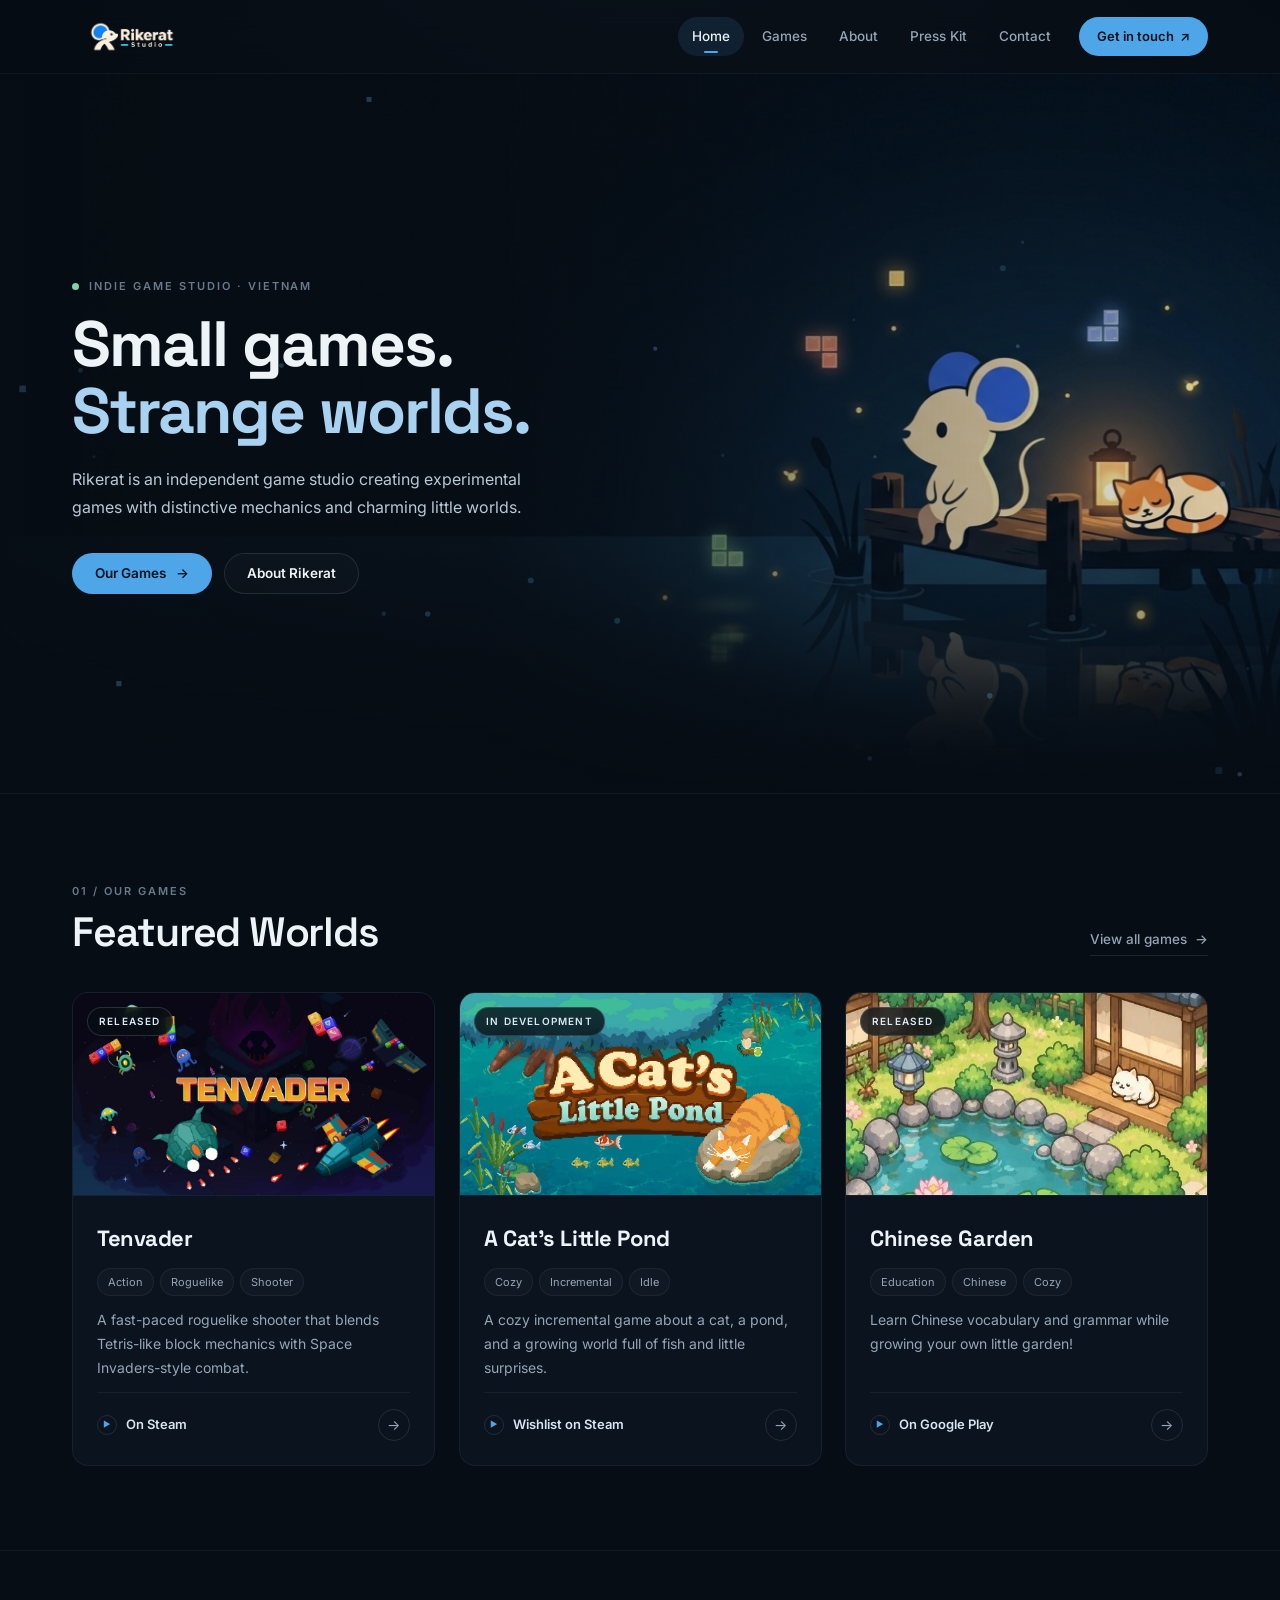
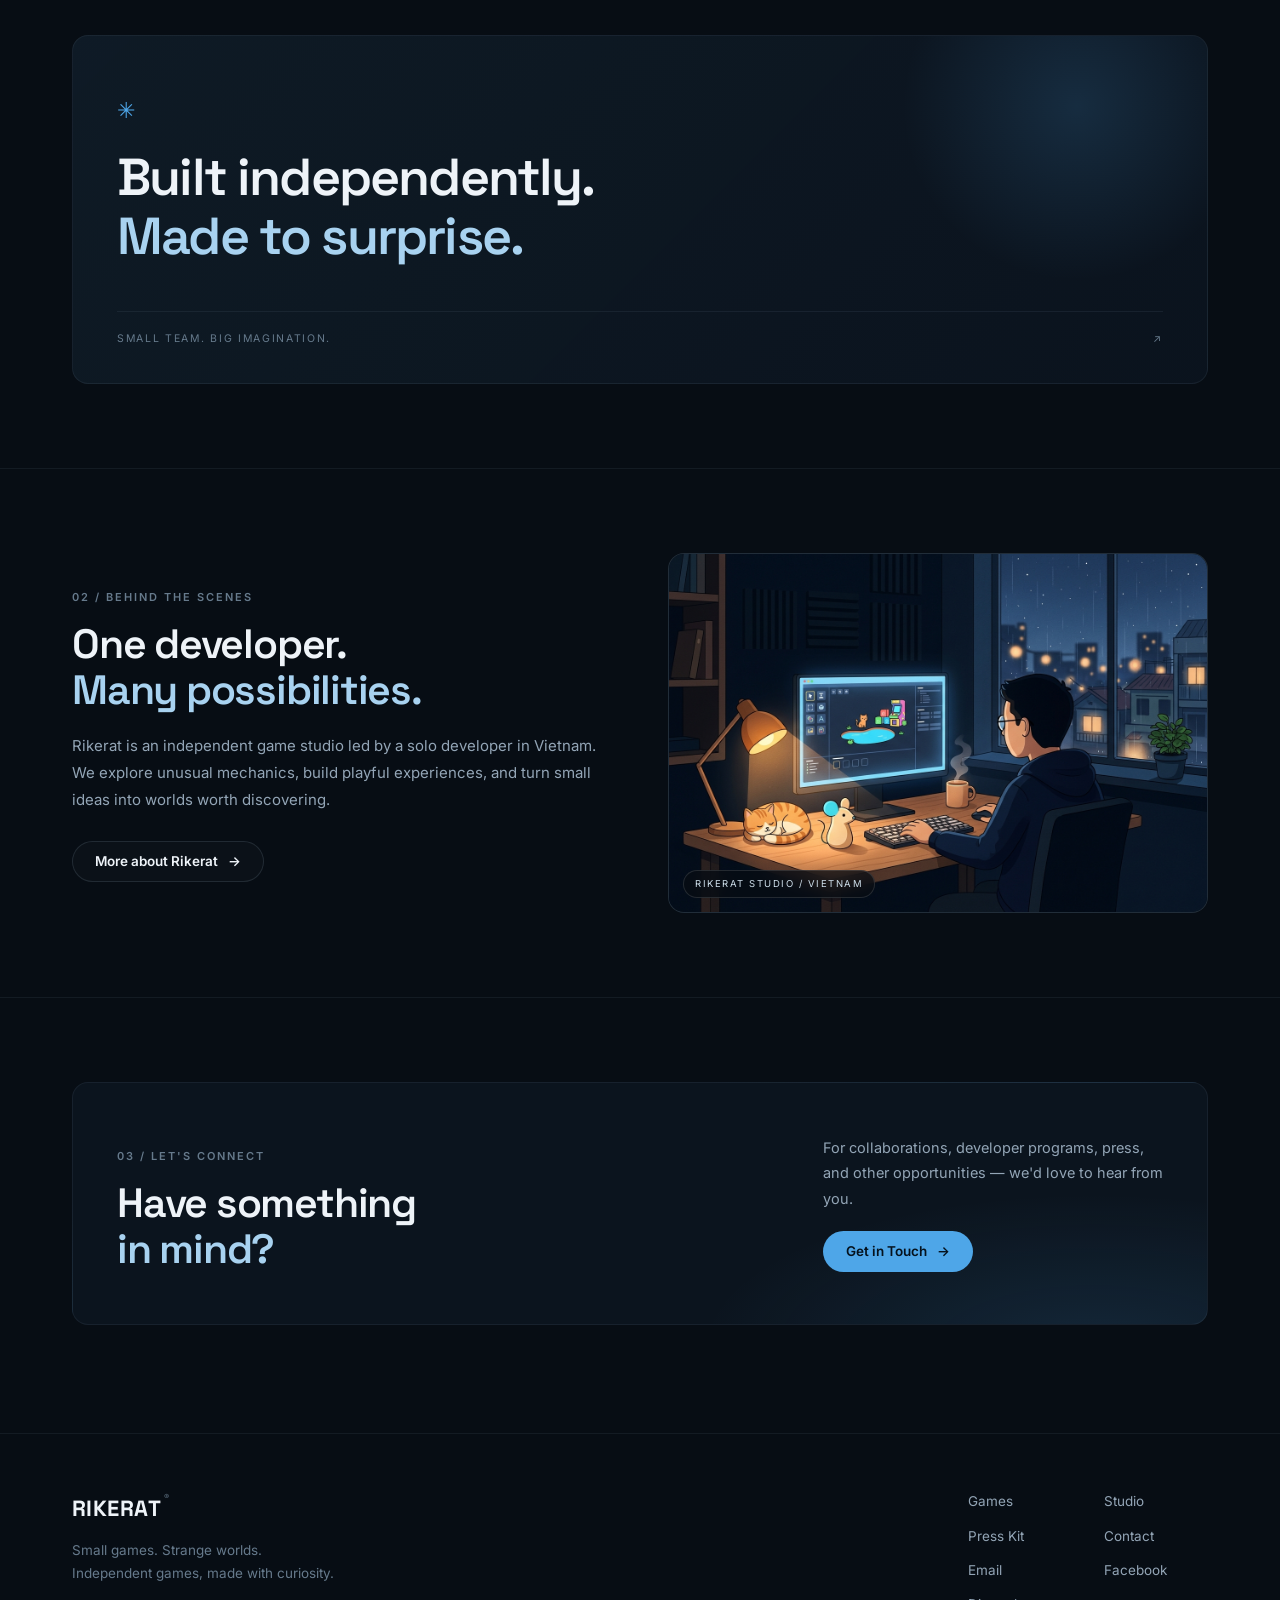
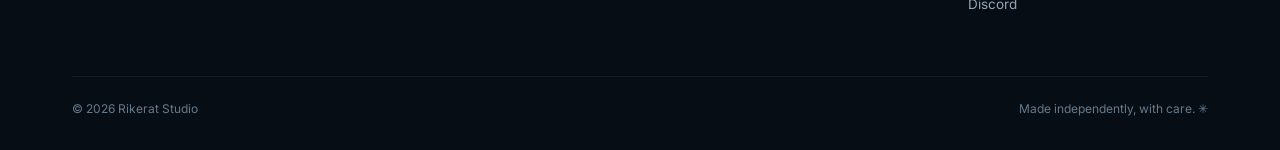
==== commit bb69285f: "Add Chinese Garden app page and assets" ====
--- a/index.html
+++ b/index.html
@@ -101,6 +101,26 @@
                 </div>
               </div>
             </article>
+
+            <article class="game-card" data-reveal style="--delay: 0.23s">
+              <a class="game-visual" href="games/chinese-garden.html" aria-label="Explore Chinese Garden">
+                <img src="assets/img/chinese-garden-keyart.webp" alt="Chinese Garden key art" loading="lazy">
+                <span class="visual-tag">RELEASED</span>
+              </a>
+              <div class="game-info">
+                <h3><a href="games/chinese-garden.html">Chinese Garden</a></h3>
+                <div class="tags">
+                  <span class="tag">Education</span>
+                  <span class="tag">Chinese</span>
+                  <span class="tag">Cozy</span>
+                </div>
+                <p>Learn Chinese vocabulary and grammar while growing your own little garden!</p>
+                <div class="card-foot">
+                  <a class="text-link" href="games/chinese-garden.html"><span class="dot" aria-hidden="true">▶</span> On Google Play</a>
+                  <a class="arrow-link" href="games/chinese-garden.html" aria-label="Explore Chinese Garden">→</a>
+                </div>
+              </div>
+            </article>
           </div>
         </div>
       </section>
--- a/assets/style.css
+++ b/assets/style.css
@@ -591,7 +591,7 @@
 /* ---------- Game cards (3D Tilt + Spring + Sheen) ---------- */
 .games-grid {
   display: grid;
-  grid-template-columns: repeat(2, 1fr);
+  grid-template-columns: repeat(auto-fit, minmax(290px, 1fr));
   gap: 24px;
   perspective: 1200px;
 }
@@ -1103,6 +1103,31 @@
 .detail-media .video-frame {
   border-radius: var(--radius);
   border: 1px solid var(--line);
+}
+
+.screenshot-grid {
+  display: grid;
+  grid-template-columns: repeat(3, 1fr);
+  gap: 20px;
+}
+
+.screenshot-card {
+  border-radius: var(--radius);
+  border: 1px solid var(--line);
+  overflow: hidden;
+  background: var(--surface);
+}
+
+.screenshot-card img {
+  width: 100%;
+  height: auto;
+  display: block;
+}
+
+@media (max-width: 720px) {
+  .screenshot-grid {
+    grid-template-columns: 1fr;
+  }
 }
 
 .detail-about {
